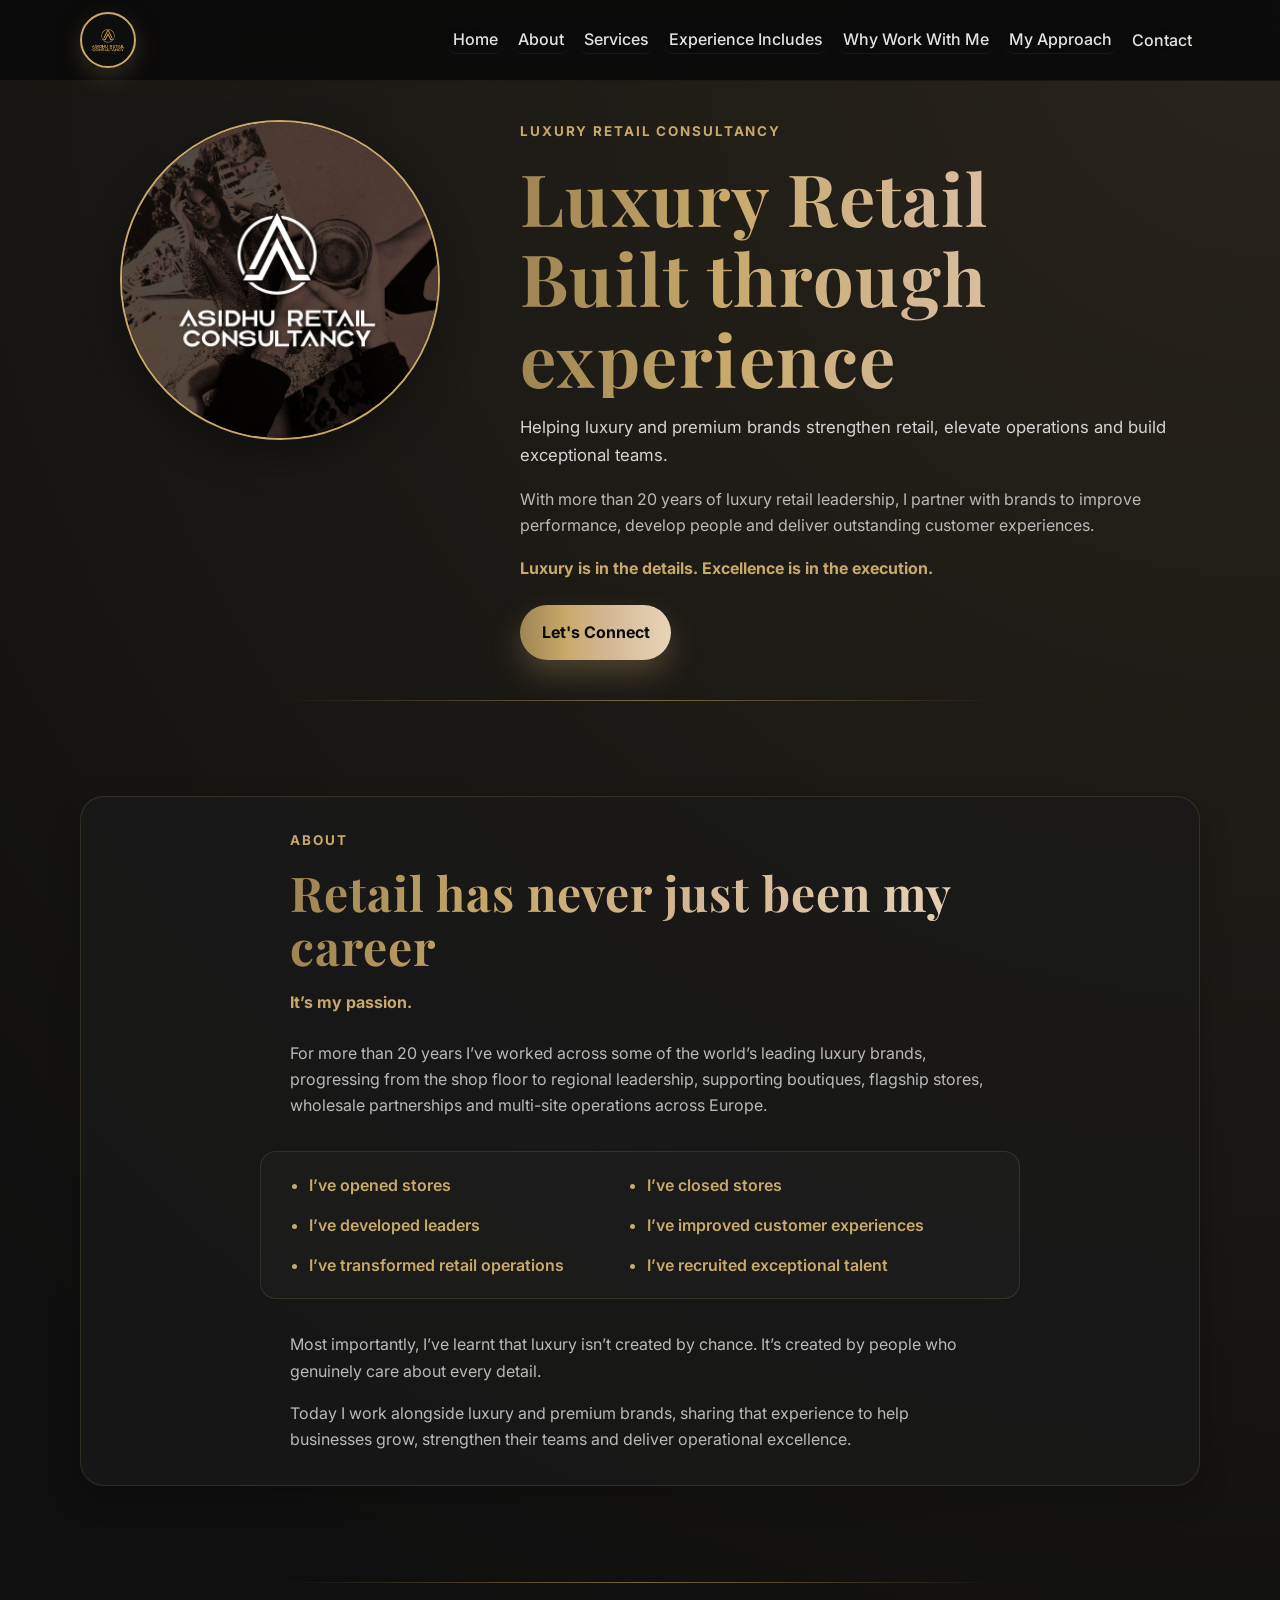
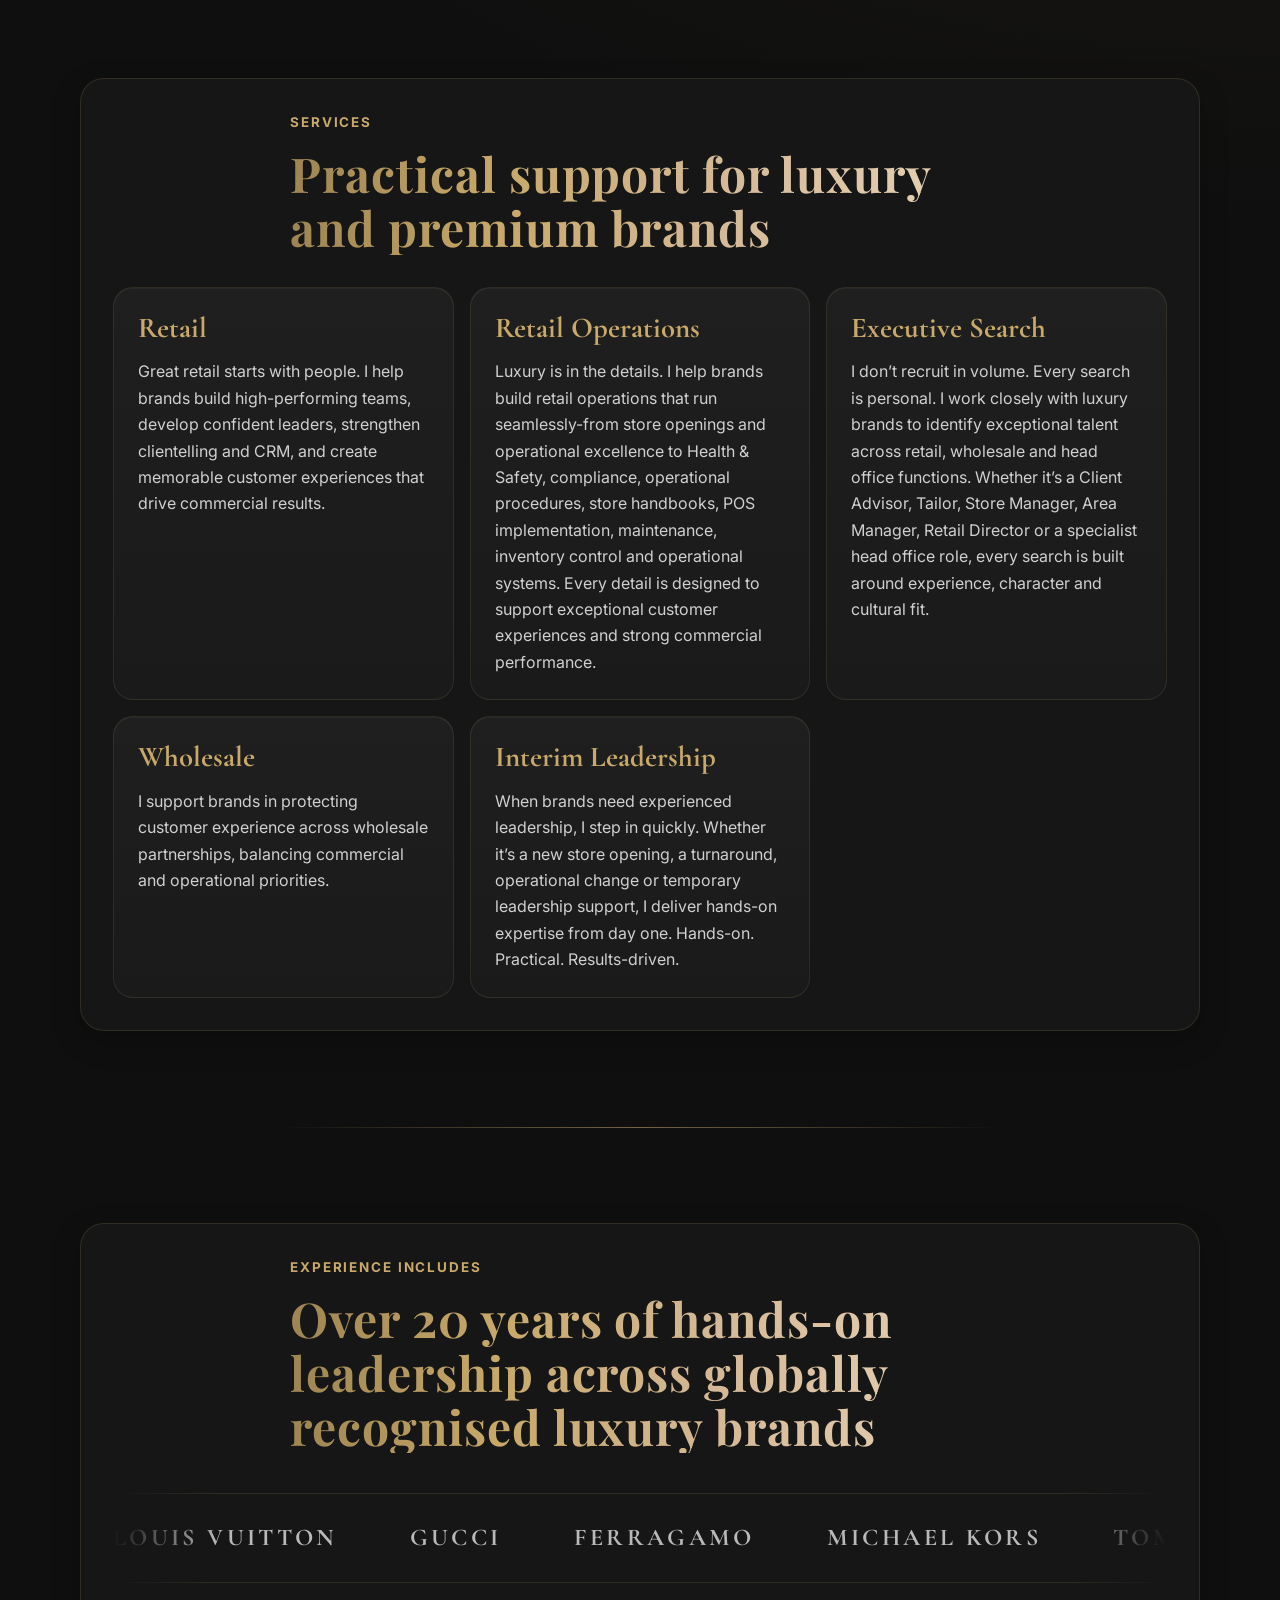
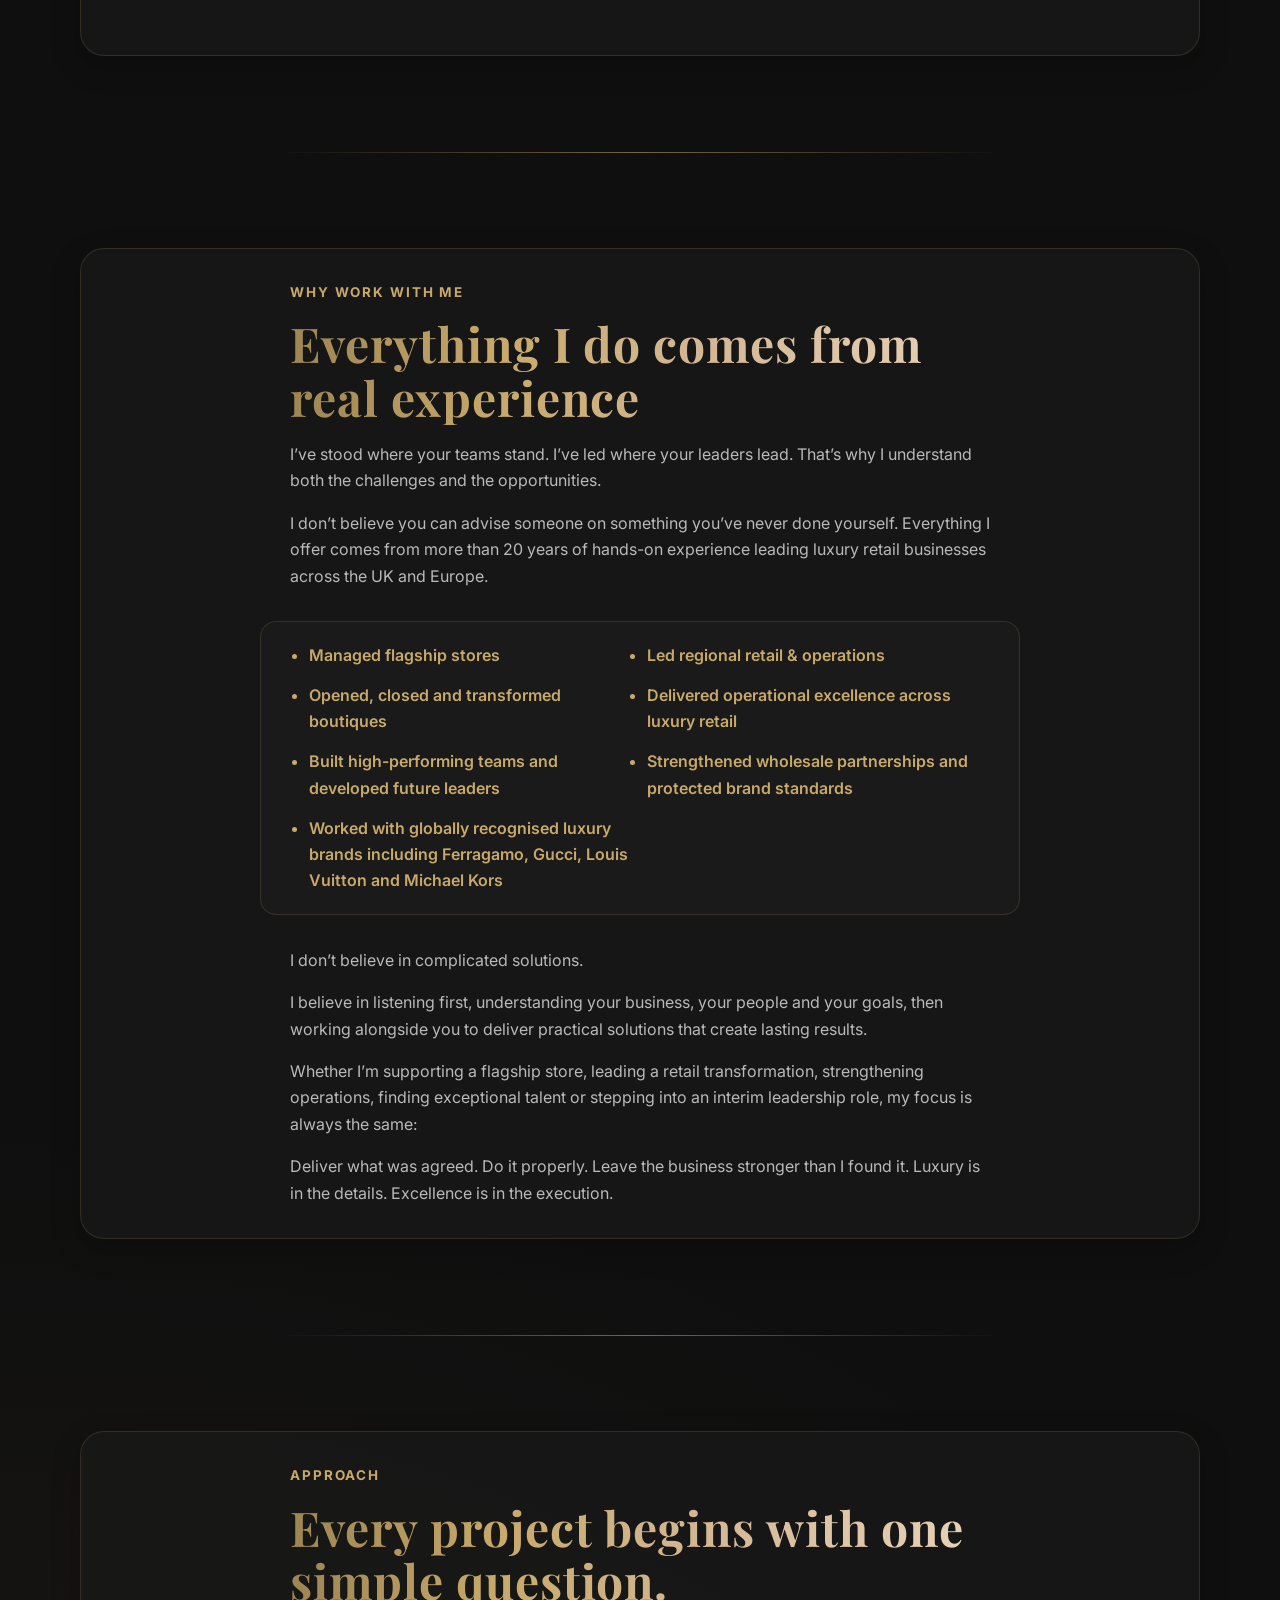
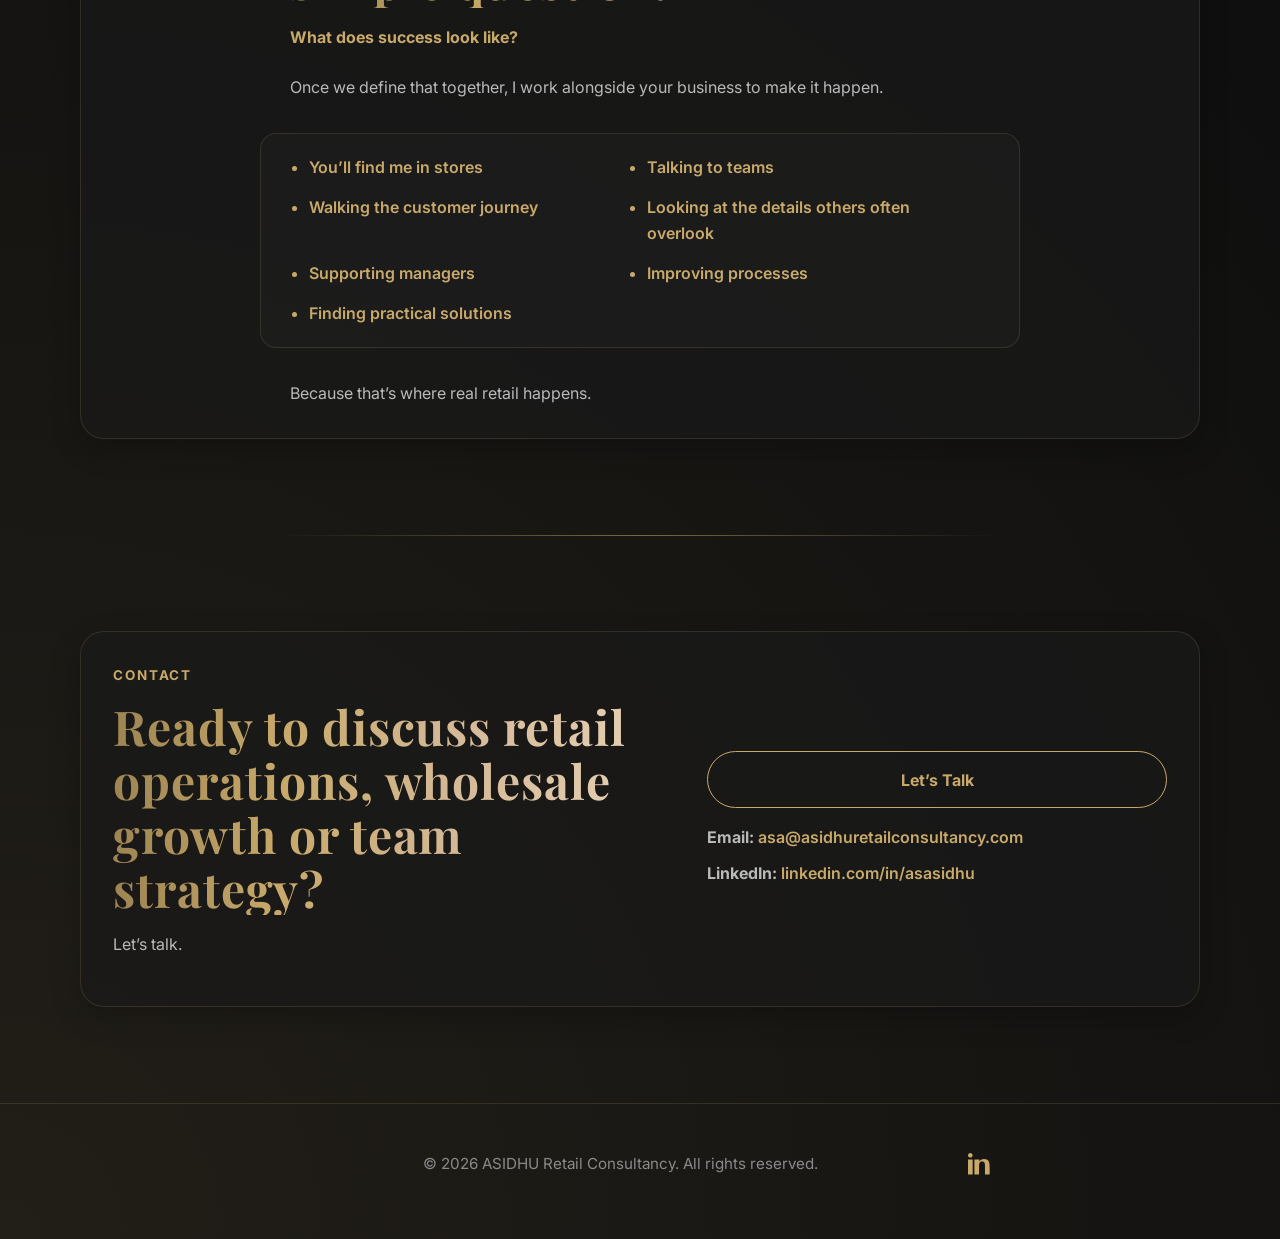
==== index.html @ 0cea7d5c "changes to nav-menu and site-header" ====
<!DOCTYPE html>
<html lang="en" class="no-js">
<head>
    <meta charset="UTF-8" />
    <meta name="viewport" content="width=device-width, initial-scale=1.0" />
    <title>Agnes Sidhu | Luxury Retail Consultant | ASIDHU</title>
    <meta name="description"
        content="20+ years luxury retail leadership. Strengthen retail operations, develop teams, deliver exceptional customer experiences. Executive search, wholesale strategy, interim leadership." />
    <meta property="og:title" content="Agnes Sidhu | Luxury Retail Consultant | ASIDHU" />
<meta property="og:description"
    content="Agnes Sidhu - Luxury retail consulting, operations management, executive search and interim leadership for premium brands." />
<meta property="og:image" content="https://asidhuretailconsultancy.com/images/overlay.jpg" />
<meta property="og:type" content="website" />
<meta property="og:url" content="https://asidhuretailconsultancy.com/" />
<meta name="twitter:card" content="summary_large_image" />
<meta name="twitter:title" content="Agnes Sidhu | Luxury Retail Consultant | ASIDHU" />
<meta name="twitter:description" content="Agnes Sidhu - 20+ years luxury retail leadership. Strengthen retail operations, develop teams, deliver exceptional customer experiences." />
<meta name="twitter:image" content="https://asidhuretailconsultancy.com/images/overlay.jpg" />
    <link rel="icon" href="images/favico.png" />
    <link rel="preconnect" href="https://fonts.googleapis.com" />
<link rel="preconnect" href="https://fonts.gstatic.com" crossorigin />
<link rel="preload" as="style" href="https://fonts.googleapis.com/css2?family=Cormorant+Garamond:wght@600;700&family=Playfair+Display:wght@600;700;800&family=Inter:wght@400;500;600;700&display=swap"
    onload="this.onload=null;this.rel='stylesheet'" />
<noscript>
    <link rel="stylesheet"     href="https://fonts.googleapis.com/css2?family=Cormorant+Garamond:wght@600;700&family=Playfair+Display:wght@600;700;800&family=Inter:wght@400;500;600;700&display=swap" />
</noscript>
    <link rel="canonical" href="https://asidhuretailconsultancy.com/" />
    <link rel="stylesheet" href="css/style.css" />
    <script src="js/script.js" defer></script>
    <script type="application/ld+json">
{
  "@context": "https://schema.org",
  "@type": "ProfessionalService",
  "name": "ASIDHU Retail Consultancy",
  "founder": {
    "@type": "Person",
    "name": "Agnes Sidhu",
    "sameAs": "https://uk.linkedin.com/in/asasidhu"
  },
  "description": "Luxury retail consulting, operations management, executive search and interim leadership for premium brands.",
  "url": "https://asidhuretailconsultancy.com",
  "email": "asa@asidhuretailconsultancy.com",
  "sameAs": ["https://uk.linkedin.com/in/asasidhu"],
  "areaServed": ["United Kingdom", "Europe"]
}
</script>
</head>
<body>
    <a class="skip-link" href="#main">Skip to content</a>
    <header class="site-header">
        <div class="container header-inner">
            <a href="/" class="logo-link" aria-label="Go to homepage">
                <span class="brand-mark">
                    <img src="images/logo_ASidhu.png" alt="ASIDHU logo" />
                </span>
            </a>
            <nav id="site-nav" class="nav-menu" aria-label="Primary navigation">
                <a href="/">Home</a>
                <a href="#about">About</a>
                <a href="#services">Services</a>
                <a href="#experience">Experience Includes</a>
                <a href="#why-me">Why Work With Me</a>
                <a href="#approach">My Approach</a>
                <a href="#contact">Contact</a>
            </nav>
            <button class="hamburger" type="button" aria-label="Open navigation" aria-expanded="false"
                aria-controls="site-nav">
                <span class="hamburger-box" aria-hidden="true">
                    <span class="hamburger-line"></span>
                    <span class="hamburger-line"></span>
                    <span class="hamburger-line"></span>
                </span>
            </button>
        </div>
    </header>
    <main id="main">
        <section id="hero" class="section hero">
            <div class="container hero-grid">
                <div class="hero-media">
                    <img src="images/overlay.jpg" alt="ASIDHU Retail Consultancy logo and branding" class="profile-photo" />
                </div>
                <div class="hero-copy">
                    <p class="eyebrow">Luxury retail consultancy</p>
                    <h1>Luxury Retail<br> Built through experience</h1>
                    <p class="hero-text">
                        Helping luxury and premium brands strengthen retail, elevate
                        operations and build exceptional teams.
                    </p>
                    <p class="hero-subtext">
                        With more than 20 years of luxury retail leadership, I partner
                        with brands to improve performance, develop people and deliver
                        outstanding customer experiences.
                    </p>
                    <p class="hero-emphasis">
                        Luxury is in the details. Excellence is in the execution.
                    </p>
                    <a class="button button-primary" href="#contact">Let's Connect</a>
                </div>
            </div>
        </section>
        <section id="about" class="section about-section reveal">
            <div class="container section-shell">
                <div class="section-heading">
                    <p class="section-kicker">About</p>
                    <h2>Retail has never just been my career</h2>
                    <p class="section-lead">It’s my passion.</p>
                </div>
                <p class="section-copy">
                    For more than 20 years I’ve worked across some of the world’s
                    leading luxury brands, progressing from the shop floor to regional
                    leadership, supporting boutiques, flagship stores, wholesale
                    partnerships and multi-site operations across Europe.
                </p>
                <ul class="info-grid">
                    <li>I’ve opened stores</li>
                    <li>I’ve closed stores</li>
                    <li>I’ve developed leaders</li>
                    <li>I’ve improved customer experiences</li>
                    <li>I’ve transformed retail operations</li>
                    <li>I’ve recruited exceptional talent</li>
                </ul>
                <p class="section-copy">
                    Most importantly, I’ve learnt that luxury isn’t created by chance.
                    It’s created by people who genuinely care about every detail.
                </p>
                <p class="section-copy section-copy-last">
                    Today I work alongside luxury and premium brands, sharing that
                    experience to help businesses grow, strengthen their teams and
                    deliver operational excellence.
                </p>
            </div>
        </section>
        <section id="services" class="section services-section reveal">
            <div class="container section-shell">
                <div class="section-heading">
                    <p class="section-kicker">Services</p>
                    <h2>Practical support for luxury and premium brands</h2>
                </div>
                <div class="cards-grid">
                    <article class="card">
                        <h3>Retail</h3>
                        <p>
                            Great retail starts with people. I help brands build high-performing teams, develop
                            confident leaders, strengthen clientelling and CRM, and create memorable customer
                            experiences that drive commercial results.
                        </p>
                    </article>
                    <article class="card">
                        <h3>Retail Operations</h3>
                        <p>
                            Luxury is in the details. I help brands build retail operations that run seamlessly-from
                            store openings and operational excellence to Health & Safety, compliance, operational
                            procedures, store handbooks, POS implementation, maintenance, inventory control and
                            operational systems. Every detail is designed to support exceptional customer experiences
                            and strong commercial performance.
                        </p>
                    </article>
                    <article class="card">
                        <h3>Executive Search</h3>
                        <p>
                            I don’t recruit in volume. Every search is personal. I work closely with luxury brands to
                            identify exceptional talent across retail, wholesale and head office functions. Whether it’s
                            a Client Advisor, Tailor, Store Manager, Area Manager, Retail Director or a specialist head
                            office role, every search is built around experience, character and cultural fit.
                        </p>
                    </article>
                    <article class="card">
                        <h3>Wholesale</h3>
                        <p>
                            I support brands in protecting customer experience across
                            wholesale partnerships, balancing commercial and operational
                            priorities.
                        </p>
                    </article>
                    <article class="card">
                        <h3>Interim Leadership</h3>
                        <p>
                            When brands need experienced leadership, I step in quickly. Whether it’s a new store
                            opening, a turnaround, operational change or temporary leadership support, I deliver
                            hands-on expertise from day one.
                            Hands-on. Practical. Results-driven.
                        </p>
                    </article>
                </div>
            </div>
        </section>
        <section id="experience" class="section experience-section reveal">
            <div class="container section-shell">
                <div class="section-heading">
                    <p class="section-kicker">Experience Includes</p>
                    <h2>Over 20 years of hands-on leadership across globally recognised luxury brands</h2>
                </div>
                <div class="logo-marquee" role="group" aria-label="Brands worked with">
                    <div class="logo-track">
                        <span class="logo-item">LOUIS VUITTON</span>
                        <span class="logo-item">GUCCI</span>
                        <span class="logo-item">FERRAGAMO</span>
                        <span class="logo-item">MICHAEL KORS</span>
                        <span class="logo-item">TOM FORD</span>
                        <span class="logo-item" aria-hidden="true">LOUIS VUITTON</span>
                        <span class="logo-item" aria-hidden="true">GUCCI</span>
                        <span class="logo-item" aria-hidden="true">FERRAGAMO</span>
                        <span class="logo-item" aria-hidden="true">MICHAEL KORS</span>
                        <span class="logo-item" aria-hidden="true">TOM FORD</span>
                    </div>
                </div>
            </div>
        </section>
        <section id="why-me" class="section why-section reveal">
            <div class="container section-shell">
                <div class="section-heading">
                    <p class="section-kicker">Why work with me</p>
                    <h2>Everything I do comes from real experience</h2>
                </div>
                <p class="section-copy">
                    I’ve stood where your teams stand. I’ve led where your leaders lead. That’s why I understand both
                    the challenges and the opportunities.
                </p>
                <p class="section-copy">
                    I don’t believe you can advise someone on something you’ve never done yourself. Everything I offer
                    comes from more than 20 years of hands-on experience leading luxury retail businesses across the UK
                    and Europe.
                </p>
                <ul class="info-grid">
                    <li>Managed flagship stores</li>
                    <li>Led regional retail & operations</li>
                    <li>Opened, closed and transformed boutiques</li>
                    <li>Delivered operational excellence across luxury retail</li>
                    <li>Built high-performing teams and developed future leaders</li>
                    <li>Strengthened wholesale partnerships and protected brand standards</li>
                    <li>Worked with globally recognised luxury brands including Ferragamo, Gucci, Louis Vuitton and
                        Michael Kors</li>
                </ul>
                <p class="section-copy">
                    I don’t believe in complicated solutions.
                </p>
                <p class="section-copy">
                    I believe in listening first, understanding your business, your people and your goals, then working
                    alongside you to deliver practical solutions that create lasting results.
                </p>
                <p class="section-copy">
                    Whether I’m supporting a flagship store, leading a retail transformation, strengthening operations,
                    finding exceptional talent or stepping into an interim leadership role, my focus is always the same:
                </p>
                <p class="section-copy section-copy-last">
                    Deliver what was agreed. Do it properly. Leave the business stronger than I found it.
                    Luxury is in the details. Excellence is in the execution.
                </p>
            </div>
        </section>
        <section id="approach" class="section approach-section reveal">
            <div class="container section-shell">
                <div class="section-heading">
                    <p class="section-kicker">Approach</p>
                    <h2>Every project begins with one simple question.</h2>
                    <p class="section-lead">What does success look like?</p>
                </div>
                <p class="section-copy">
                    Once we define that together, I work alongside your business to make
                    it happen.
                </p>
                <ul class="info-grid">
                    <li>You’ll find me in stores</li>
                    <li>Talking to teams</li>
                    <li>Walking the customer journey</li>
                    <li>Looking at the details others often overlook</li>
                    <li>Supporting managers</li>
                    <li>Improving processes</li>
                    <li>Finding practical solutions</li>
                </ul>
                <p class="section-copy section-copy-last">
                    Because that’s where real retail happens.
                </p>
            </div>
        </section>
        <section id="contact" class="section contact-section reveal">
            <div class="container contact-card">
                <div>
                    <p class="section-kicker">Contact</p>
                    <h2>Ready to discuss retail operations, wholesale growth or team strategy?</h2>
                    <p class="contact-copy">Let’s talk.</p>
                </div>
                <div class="contact-actions">
                    <a class="button button-secondary" href="mailto:asa@asidhuretailconsultancy.com">
                        Let’s Talk
                    </a>
                    <ul class="contact-list">
                        <li>
                            <strong>Email:</strong>
                            <a href="mailto:asa@asidhuretailconsultancy.com">                              asa@asidhuretailconsultancy.com
                            </a>
                        </li>
                        <li>
                            <strong>LinkedIn:</strong>
                            <a href="https://uk.linkedin.com/in/asasidhu" target="_blank" rel="noopener noreferrer">
                                linkedin.com/in/asasidhu
                            </a>
                        </li>
                    </ul>
                </div>
            </div>
        </section>
    </main>
    <footer class="site-footer">
        <div class="container footer-inner">
            <p>© 2026 ASIDHU Retail Consultancy. All rights reserved.</p>
            <a href="https://uk.linkedin.com/in/asasidhu" target="_blank" rel="noopener noreferrer"
                aria-label="LinkedIn profile" class="footer-linkedin">
                <svg viewBox="0 0 24 24" fill="currentColor" xmlns="http://www.w3.org/2000/svg" class="linkedin-icon"
                    aria-hidden="true">
                    <path
                        d="M4.98 3.5C4.98 4.88 3.88 6 2.5 6S0 4.88 0 3.5 1.12 1 2.5 1 4.98 2.12 4.98 3.5zM0 8h5V24H0V8zm7.5 0h4.78v2.16h.07c.67-1.27 2.32-2.6 4.78-2.6 5.11 0 6.06 3.37 6.06 7.74V24h-5V15.08c0-2.11-.04-4.82-2.94-4.82-2.95 0-3.4 2.3-3.4 4.68V24h-5V8z" />
                </svg>
            </a>
        </div>
    </footer>
</body>
</html>
---- css/style.css ----
:root {
    --bg: #0f0f0f;
    --surface: rgba(26, 26, 26, 0.72);
    --surface-strong: rgba(26, 26, 26, 0.92);
    --surface-soft: rgba(255, 255, 255, 0.03);
    --text: #f5f5f5;
    --muted: #b9b9b9;
    --primary: #c8a96a;
    --primary-dark: #b99655;
    --gold-1: #9d8452;
    --gold-2: #c8a96a;
    --gold-3: #d4b896;
    --gold-4: #e8d4b8;
    --border: rgba(200, 169, 106, 0.16);
    --border-strong: rgba(200, 169, 106, 0.3);
    --shadow-sm: 0 10px 30px rgba(0, 0, 0, 0.22);
    --shadow-md: 0 16px 40px rgba(0, 0, 0, 0.32);
    --shadow-lg: 0 24px 60px rgba(0, 0, 0, 0.42);
    --radius-sm: 0.75rem;
    --radius-md: 1rem;
    --radius-lg: 1.5rem;
    --container: 1120px;
    --header-height: 80px;
    --ease-out: cubic-bezier(0.16, 1, 0.3, 1);
    --transition: 220ms var(--ease-out);
}

*,
*::before,
*::after {
    box-sizing: border-box;
}

html {
    scroll-behavior: smooth;
    scroll-padding-top: var(--header-height);
}

body {
    margin: 0;
    min-height: 100vh;
    padding-top: var(--header-height);
    font-family: "Inter", "Segoe UI", Arial, sans-serif;
    font-size: 16px;
    line-height: 1.65;
    color: var(--text);
    background:
        radial-gradient(circle at top right, rgba(200, 169, 106, 0.14), transparent 30%),
        radial-gradient(circle at bottom left, rgba(200, 169, 106, 0.1), transparent 28%),
        var(--bg);
    overflow-x: hidden;
}

img,
svg {
    display: block;
    max-width: 100%;
}

a {
    color: inherit;
    text-decoration: none;
}

button,
input,
textarea,
select {
    font: inherit;
}

button {
    cursor: pointer;
}

.skip-link {
    position: absolute;
    left: 1rem;
    top: -4rem;
    z-index: 1000;
    padding: 0.75rem 1rem;
    border-radius: 999px;
    background: var(--primary);
    color: #111;
    font-weight: 700;
    transition: top var(--transition);
}

.skip-link:focus {
    top: 1rem;
}

:focus-visible {
    outline: 2px solid var(--primary);
    outline-offset: 3px;
}

.container {
    width: min(var(--container), calc(100% - 2rem));
    margin-inline: auto;
}

/* ===== HEADER ===== */
.site-header {
    position: fixed;
    inset: 0 0 auto 0;
    z-index: 30;
    min-height: var(--header-height);
    background: rgba(10, 10, 10, 0.92);
    backdrop-filter: blur(14px);
    border-bottom: 1px solid rgba(200, 169, 106, 0.08);
    transition: transform 320ms var(--ease-out);
}

@media (max-width: 899px) {
    .site-header.header-hidden {
        transform: translateY(-100%);
    }

    .site-header.header-hidden ~ .nav-menu {
        transform: translateY(-100%);
        opacity: 0;
        visibility: hidden;
        pointer-events: none;
    }
}

.header-inner {
    position: relative;
    display: flex;
    align-items: center;
    justify-content: space-between;
    min-height: var(--header-height);
    gap: 1rem;
}

.logo-link {
    flex-shrink: 0;
}

.brand-mark {
    display: grid;
    place-items: center;
    width: 3.5rem;
    height: 3.5rem;
    border: 2px solid var(--primary);
    border-radius: 999px;
    background: rgba(15, 15, 15, 0.9);
    box-shadow: 0 8px 24px rgba(200, 169, 106, 0.22);
    transition:
        transform var(--transition),
        box-shadow var(--transition),
        border-color var(--transition);
}

.logo-link:hover .brand-mark,
.logo-link:focus-visible .brand-mark {
    transform: translateY(-1px) scale(1.03);
    box-shadow: 0 12px 28px rgba(200, 169, 106, 0.32);
    border-color: var(--gold-3);
}

.brand-mark img {
    width: 82%;
    height: 82%;
    object-fit: contain;
    filter: brightness(1.05);
}

/* ===== HAMBURGER ===== */
.hamburger {
    display: inline-flex;
    align-items: center;
    justify-content: center;
    width: 3rem;
    height: 3rem;
    padding: 0;
    border: 1px solid var(--border);
    border-radius: 999px;
    background: rgba(255, 255, 255, 0.02);
    color: var(--primary);
    transition:
        background var(--transition),
        border-color var(--transition),
        transform var(--transition);
}

.hamburger:hover,
.hamburger:focus-visible {
    border-color: var(--border-strong);
    background: rgba(255, 255, 255, 0.05);
}

.hamburger:active {
    transform: scale(0.98);
}

.hamburger-box {
    position: relative;
    width: 1.25rem;
    height: 1rem;
}

.hamburger-line {
    position: absolute;
    left: 0;
    width: 100%;
    height: 2px;
    border-radius: 999px;
    background: currentColor;
    transform-origin: center;
    transition:
        transform var(--transition),
        opacity var(--transition),
        top var(--transition);
}

.hamburger-line:nth-child(1) {
    top: 0;
}

.hamburger-line:nth-child(2) {
    top: calc(50% - 1px);
}

.hamburger-line:nth-child(3) {
    top: calc(100% - 2px);
}

.hamburger[aria-expanded="true"] .hamburger-line:nth-child(1) {
    top: calc(50% - 1px);
    transform: rotate(45deg);
}

.hamburger[aria-expanded="true"] .hamburger-line:nth-child(2) {
    opacity: 0;
}

.hamburger[aria-expanded="true"] .hamburger-line:nth-child(3) {
    top: calc(50% - 1px);
    transform: rotate(-45deg);
}

/* ===== NAV MENU ===== */
.site-header {
    isolation: isolate;
}

.site-header.menu-open .nav-menu {
    opacity: 1;
    visibility: visible;
    pointer-events: auto;
    transform: translateY(0) scale(1);
}

.nav-menu {
    position: fixed;
    top: calc(var(--header-height));
    left: 1rem;
    right: 1rem;
    display: grid;
    gap: 0.25rem;
    padding: 0.5rem;
    background: rgba(20, 17, 14, 0.88);
    -webkit-backdrop-filter: blur(24px) saturate(160%);
    backdrop-filter: blur(24px) saturate(160%);
    border: 1px solid rgba(200, 169, 106, 0.15);
    border-radius: var(--radius-lg);
    box-shadow:
        0 16px 48px rgba(0, 0, 0, 0.55),
        inset 0 1px 1px rgba(255, 255, 255, 0.08);
    z-index: 25;
    transform: translateY(-0.5rem) scale(0.98);
    opacity: 0;
    visibility: hidden;
    pointer-events: none;
    transition:
        opacity 320ms var(--ease-out),
        transform 320ms var(--ease-out),
        visibility 320ms var(--ease-out);
}

.nav-menu a {
    position: relative;
    display: block;
    padding: 0.9rem 1.1rem;
    border-radius: calc(var(--radius-lg) - 0.5rem);
    color: rgba(245, 245, 245, 0.92);
    font-weight: 500;
    border-bottom: 1px solid rgba(255, 255, 255, 0.06);
    transition: background 200ms ease, color 200ms ease, padding-left 200ms ease;
}

.nav-menu a:last-child {
    border-bottom: none;
}

.nav-menu a:hover,
.nav-menu a:focus-visible {
    color: var(--primary);
    background: rgba(200, 169, 106, 0.1);
    padding-left: 1.4rem;
}

/* ===== SECTIONS ===== */
.section {
    padding: 4rem 0;
    position: relative;
}

.section::before {
    content: "";
    position: absolute;
    inset: 0 auto auto 50%;
    transform: translateX(-50%);
    width: min(60%, 720px);
    height: 1px;
    background: linear-gradient(90deg, transparent, rgba(200, 169, 106, 0.85), transparent);
    opacity: 0.65;
}

/* ===== HERO ===== */
.hero {
    padding-top: 1.5rem;
}

.hero-grid {
    display: grid;
    gap: 1.25rem;
    align-items: center;
    text-align: center;
}

.hero-media {
    display: flex;
    justify-content: center;
    align-items: center;
    width: 100%;
}

.profile-photo {
    width: 8rem;
    height: 8rem;
    min-width: 8rem;
    min-height: 8rem;
    max-width: 8rem;
    max-height: 8rem;
    aspect-ratio: 1 / 1;
    flex-shrink: 0;
    border: 2px solid var(--primary);
    border-radius: 999px;
    box-shadow: var(--shadow-md);
    object-fit: cover;
    object-position: center;
    display: block;
    overflow: hidden;
}

.hero-copy {
    max-width: 42rem;
    margin-inline: auto;
}

.eyebrow,
.section-kicker {
    margin: 0 0 0.9rem;
    color: var(--primary);
    font-size: 0.84rem;
    font-weight: 700;
    letter-spacing: 0.14em;
    text-transform: uppercase;
}

h1,
h2,
h3 {
    margin: 0;
    line-height: 1.12;
}

h1,
h2 {
    font-family: "Playfair Display", Georgia, serif;
    letter-spacing: 0.02em;
    background: linear-gradient(90deg,
            var(--gold-1) 0%,
            var(--gold-2) 30%,
            var(--gold-3) 60%,
            var(--gold-4) 100%);
    -webkit-background-clip: text;
    -webkit-text-fill-color: transparent;
    background-clip: text;
}

h1 {
    font-size: clamp(2.25rem, 7vw, 4.5rem);
    margin-bottom: 1rem;
}

h2 {
    font-size: clamp(2rem, 5vw, 3rem);
    margin-bottom: 1rem;
}

h3 {
    font-family: "Cormorant Garamond", Georgia, serif;
    font-size: 1.8rem;
    color: var(--primary);
    margin-bottom: 0.9rem;
}

.hero-text,
.hero-subtext,
.hero-emphasis,
.section-copy,
.section-lead,
.section-heading,
.contact-copy,
.contact-list,
.footer-inner {
    max-width: 70ch;
}

.hero-text {
    margin: 0 auto 1rem;
    color: #d4d4d4;
    font-size: 1.05rem;
}

.hero-subtext,
.section-copy,
.contact-copy {
    color: var(--muted);
}

.hero-subtext,
.section-copy {
    margin: 0 auto 1rem;
}

.section-copy-last {
    margin-bottom: 0;
}

.hero-emphasis,
.section-lead {
    margin: 0 auto 1.5rem;
    color: var(--primary);
    font-weight: 700;
}

/* ===== SECTION SHELLS ===== */
.section-shell,
.contact-card {
    padding: 1.5rem;
    border: 1px solid var(--border);
    border-radius: var(--radius-lg);
    background: var(--surface);
    box-shadow: var(--shadow-sm);
}

.info-grid {
    display: grid;
    gap: 0.85rem;
    margin: 2rem 0;
    padding: 1.25rem 2.25rem;
    border: 1px solid var(--border);
    border-radius: var(--radius-md);
    background: rgba(255, 255, 255, 0.02);
}

.info-grid li {
    margin: 0;
    color: var(--primary);
    font-weight: 600;
}

.info-grid-neutral li {
    color: var(--text);
    font-weight: 500;
}

/* ===== CARDS ===== */
.cards-grid {
    display: grid;
    gap: 1rem;
    margin-top: 2rem;
}

.card {
    height: 100%;
    padding: 1.5rem;
    border: 1px solid rgba(200, 169, 106, 0.12);
    border-radius: 1.25rem;
    background: linear-gradient(180deg, rgba(255, 255, 255, 0.04), rgba(255, 255, 255, 0.02));
    box-shadow: 0 1px 0 rgba(255, 255, 255, 0.04) inset;
    transition:
        transform 180ms var(--ease-out),
        border-color 180ms var(--ease-out),
        box-shadow 180ms var(--ease-out),
        background 180ms var(--ease-out);
}

.card p {
    margin: 0;
    color: #d0d0d0;
}

@media (hover: hover) and (pointer: fine) {
    .card:hover {
        transform: translateY(-4px);
        border-color: var(--border-strong);
        box-shadow: var(--shadow-md);
        background: linear-gradient(180deg, rgba(255, 255, 255, 0.06), rgba(255, 255, 255, 0.03));
    }
}

.card:focus-within {
    border-color: var(--border-strong);
    box-shadow: var(--shadow-md);
}

/* ===== EXPERIENCE LOGO MARQUEE ===== */
.logo-marquee {
    overflow: hidden;
    width: 100%;
    margin: 2rem 0;
    padding: 1.25rem 0;
    border-top: 1px solid var(--border);
    border-bottom: 1px solid var(--border);
    mask-image: linear-gradient(90deg, transparent, #000 10%, #000 90%, transparent);
    -webkit-mask-image: linear-gradient(90deg, transparent, #000 10%, #000 90%, transparent);
}

.logo-track {
    display: flex;
    align-items: center;
    gap: clamp(2.5rem, 6vw, 4.5rem);
    width: max-content;
    animation: logo-scroll 26s linear infinite;
}

.logo-marquee:hover .logo-track,
.logo-marquee:focus-within .logo-track {
    animation-play-state: paused;
}

@keyframes logo-scroll {
    from {
        transform: translateX(0);
    }

    to {
        transform: translateX(-50%);
    }
}

.logo-item {
    flex-shrink: 0;
    font-family: "Cormorant Garamond", Georgia, serif;
    font-size: clamp(1.1rem, 2vw, 1.5rem);
    font-weight: 700;
    letter-spacing: 0.14em;
    text-transform: uppercase;
    white-space: nowrap;
    color: var(--muted);
    transition: color var(--transition), text-shadow var(--transition);
}

.logo-item:hover {
    color: var(--primary);
    text-shadow: 0 0 18px rgba(200, 169, 106, 0.35);
}

@media (prefers-reduced-motion: reduce) {
    .logo-track {
        animation: none;
        flex-wrap: wrap;
        justify-content: center;
        width: 100%;
    }

    .logo-item[aria-hidden="true"] {
        display: none;
    }
}

@media (min-width: 900px) {
    .logo-marquee {
        margin: 2.5rem 0;
        padding: 1.5rem 0;
    }
}

/* ===== BUTTONS ===== */
.button {
    display: inline-flex;
    align-items: center;
    justify-content: center;
    min-height: 48px;
    padding: 0.9rem 1.35rem;
    border-radius: 999px;
    font-weight: 700;
    transition:
        transform var(--transition),
        box-shadow var(--transition),
        background var(--transition),
        color var(--transition),
        border-color var(--transition);
}

.button:hover,
.button:focus-visible {
    transform: translateY(-2px);
}

.button:active {
    transform: translateY(0);
}

.button-primary {
    color: #0b0b0b;
    background: linear-gradient(90deg,
            var(--gold-1) 0%,
            var(--gold-2) 30%,
            var(--gold-3) 60%,
            var(--gold-4) 100%);
    box-shadow: 0 14px 30px rgba(200, 169, 106, 0.28);
}

.button-secondary {
    color: var(--primary);
    border: 1.5px solid var(--primary);
    background: transparent;
}

/* ===== CONTACT ===== */
.contact-card {
    display: grid;
    gap: 1.5rem;
}

.contact-actions {
    display: grid;
    gap: 1rem;
}

.contact-list {
    display: grid;
    gap: 0.6rem;
    padding: 0;
    margin: 0;
    list-style: none;
    color: var(--muted);
}

.contact-list a {
    color: var(--primary);
    font-weight: 600;
}

/* ===== FOOTER ===== */
.site-footer {
    padding: 2rem 0 3rem;
    border-top: 1px solid var(--border);
}

.footer-inner {
    display: grid;
    align-items: center;
    justify-items: center;
    gap: 1rem;
    color: #8a8a8a;
    font-size: 0.95rem;
}

.footer-inner p {
    text-align: center;
}

.footer-linkedin {
    width: fit-content;
}

.linkedin-icon {
    width: 1.4rem;
    height: 1.4rem;
    color: var(--primary);
}

/* ===== REVEAL ON SCROLL ===== */
.reveal {
    opacity: 1;
    transform: none;
}

@supports (animation-timeline: view()) {
    @keyframes reveal-up {
        from {
            opacity: 0;
            transform: translateY(24px);
        }

        to {
            opacity: 1;
            transform: translateY(0);
        }
    }

    .reveal {
        animation: reveal-up linear both;
        animation-timeline: view();
        animation-range: entry 0% cover 30%;
    }
}

@media (prefers-reduced-motion: reduce) {
    .reveal {
        animation: none;
        opacity: 1;
        transform: none;
    }
}

/* ===== RESPONSIVE — MIN-WIDTH ONLY ===== */
@media (min-width: 700px) {
    .section {
        padding: 5rem 0;
    }

    .section-heading {
        margin-inline: auto;
    }

    .section-shell,
    .contact-card {
        padding: 2rem;
    }

    .info-grid {
        grid-template-columns: repeat(2, minmax(0, 1fr));
        max-width: 760px;
        margin-inline: auto;
        padding-inline: 3rem;
    }

    .cards-grid {
        grid-template-columns: repeat(2, minmax(0, 1fr));
    }

    .footer-inner {
        grid-template-columns: 1fr auto;
        align-items: center;
    }

    .profile-photo {
        width: clamp(7.5rem, 20vw, 10rem);
    }
}

@media (min-width: 900px) {
    .hamburger {
        display: none;
    }

    .header-inner {
        justify-content: space-between;
    }

    .nav-menu {
        position: static;
        display: flex;
        flex-wrap: wrap;
        align-items: center;
        gap: 0.25rem;
        padding: 0;
        border: 0;
        border-radius: 0;
        background: transparent;
        box-shadow: none;
        opacity: 1;
        visibility: visible;
        pointer-events: auto;
        transform: none;
        height: 100%;
        margin-left: auto;
    }


    .nav-menu a {
        padding: 0;
        background: transparent;
        display: flex;
        align-items: center;
        padding-inline: 0.5rem;
        height: 100%;
    }

    .hero {
        padding-top: 2.5rem;
    }

    .hero-grid {
        grid-template-columns: minmax(180px, 25rem) minmax(0, 1fr);
        text-align: left;
        gap: 2.5rem;
    }

    .hero-copy {
        margin-inline: 0;
    }

    .hero-text,
    .hero-subtext,
    .hero-emphasis {
        margin-inline: 0;
    }

    .hero-media {
        justify-content: center;
        align-items: flex-start;
        height: 100%;
    }

    .profile-photo {
        width: clamp(7.5rem, 25vw, 30rem);
        max-width: 20rem;
        max-height: 20rem;
        height: auto;
    }

    .contact-card {
        grid-template-columns: 1.1fr 0.9fr;
        align-items: start;
        gap: 2rem;
    }
}

@media (min-width: 1080px) {
    .section {
        padding: 6rem 0;
    }

    .section.hero {
        padding: 2.5rem 0;
    }

    .cards-grid {
        grid-template-columns: repeat(3, minmax(0, 1fr));
    }

    .header-inner {
        gap: 2rem;
    }

    .contact-actions {
        height: 100%;
        align-content: center;
    }
}
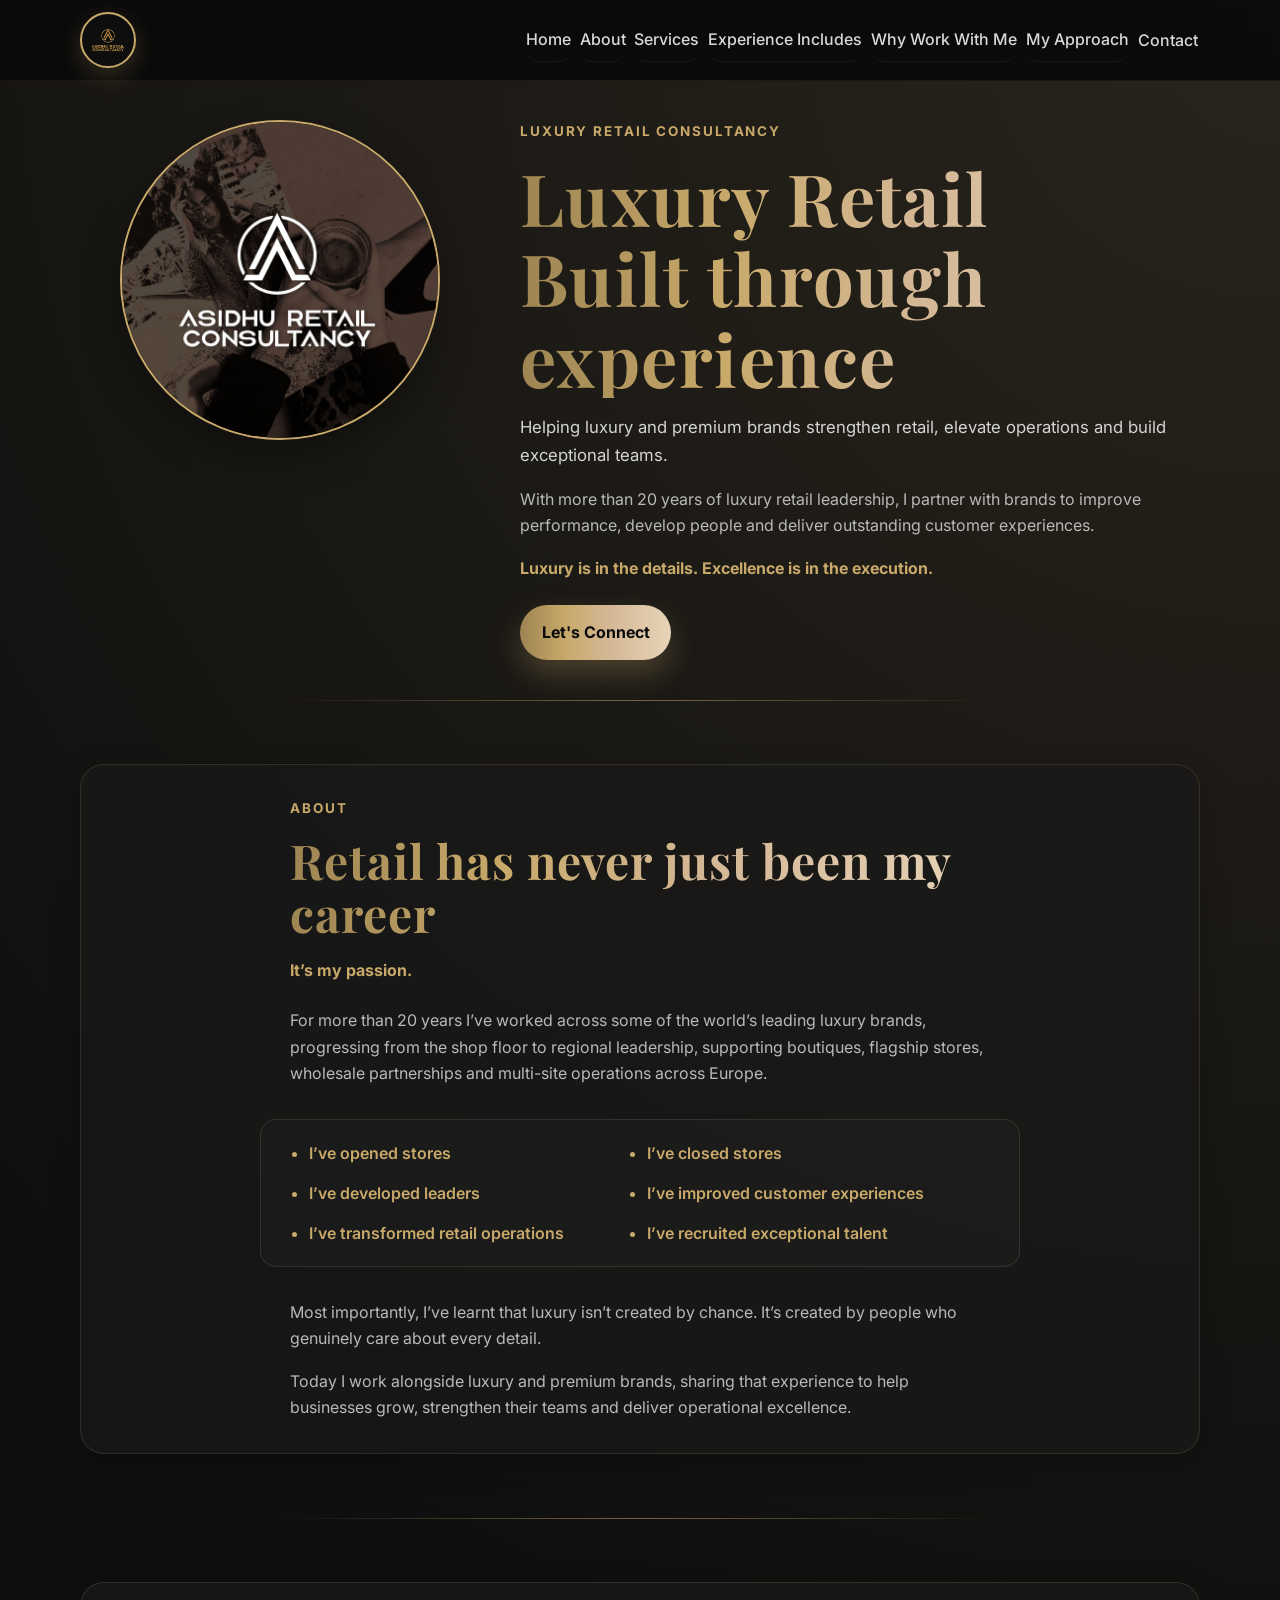
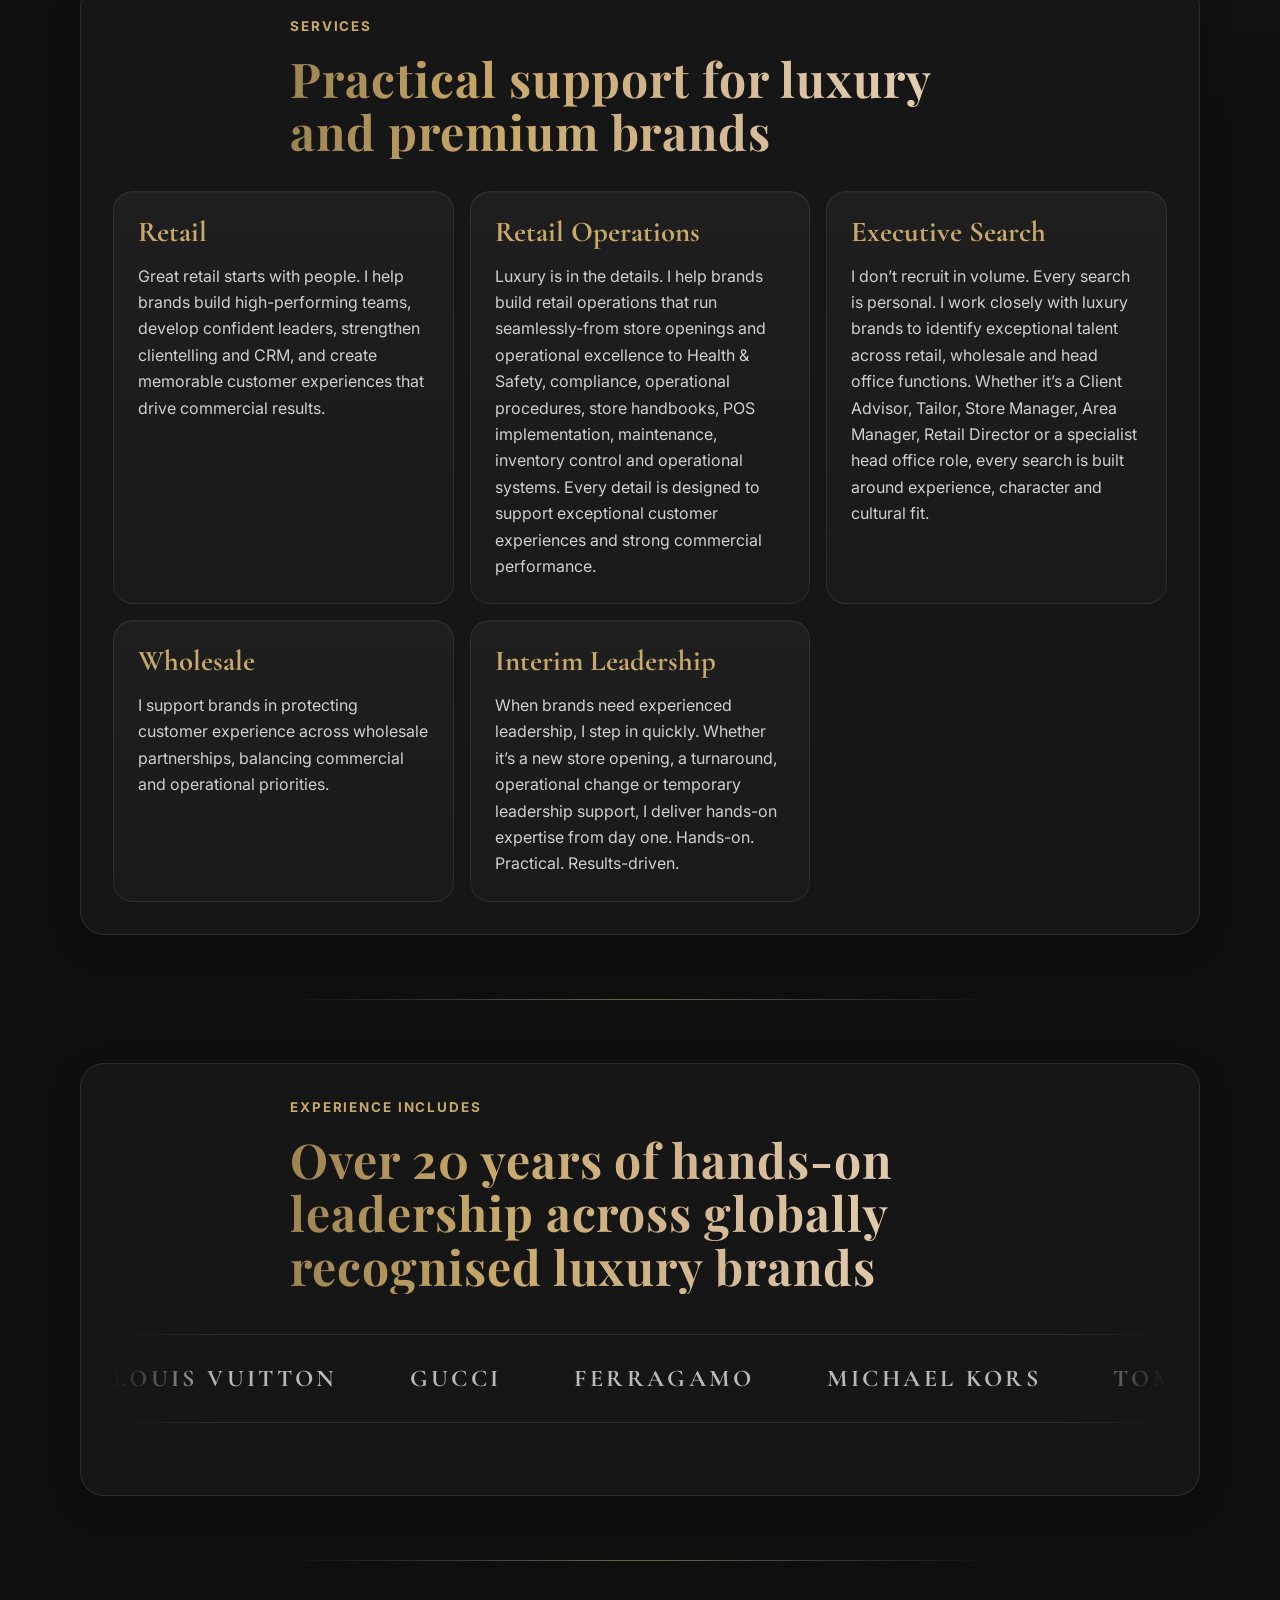
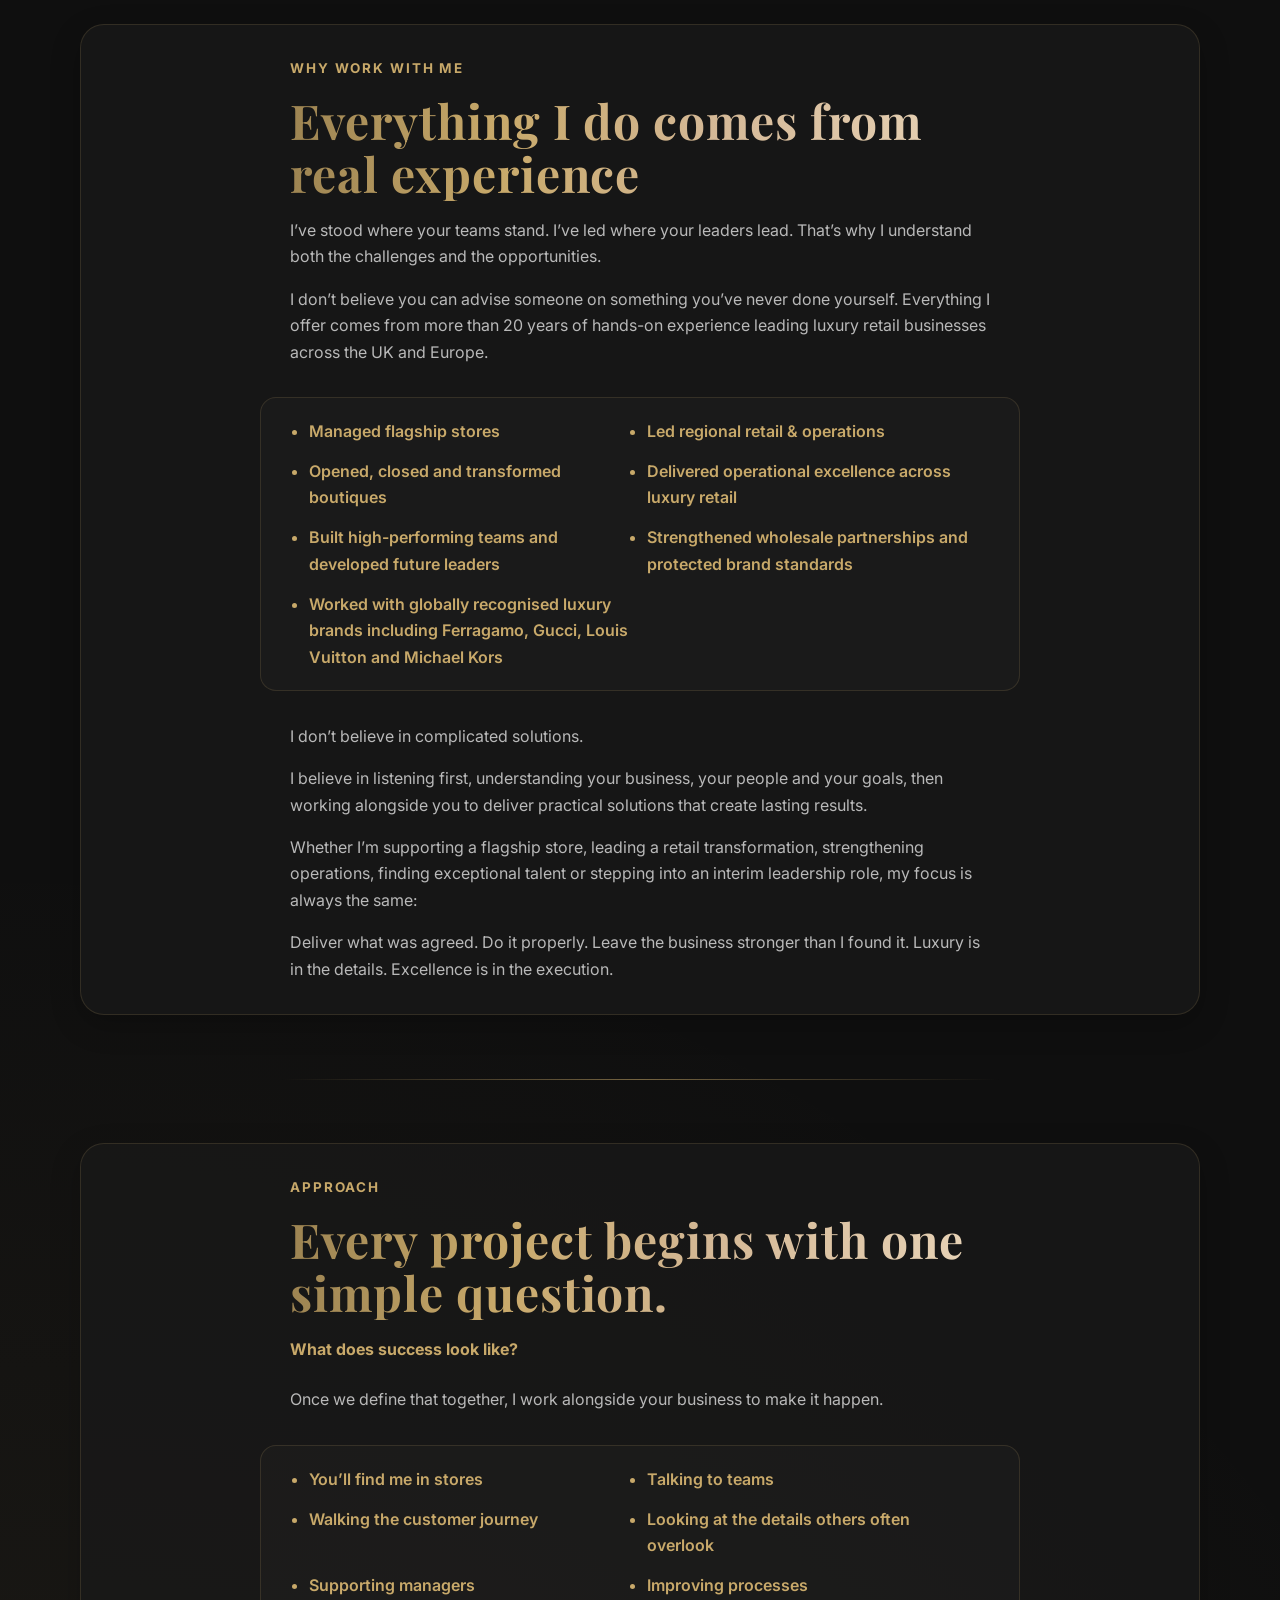
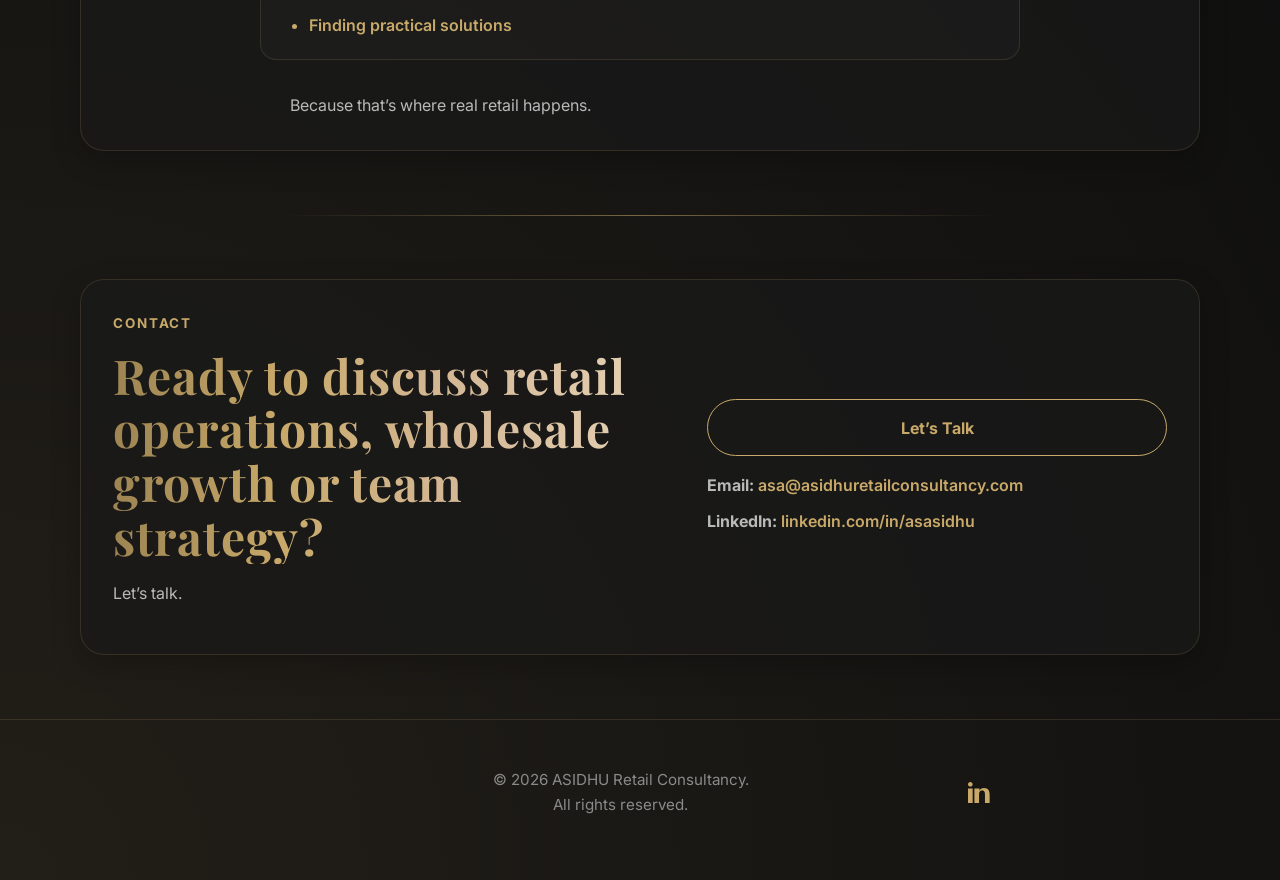
==== commit 6beddd9d: "added section animation, menu fixes with active menu" ====
--- a/index.html
+++ b/index.html
@@ -303,7 +303,7 @@
     </main>
     <footer class="site-footer">
         <div class="container footer-inner">
-            <p>© 2026 ASIDHU Retail Consultancy. All rights reserved.</p>
+            <p>© 2026 ASIDHU Retail Consultancy.</br>All rights reserved.</p>
             <a href="https://uk.linkedin.com/in/asasidhu" target="_blank" rel="noopener noreferrer"
                 aria-label="LinkedIn profile" class="footer-linkedin">
                 <svg viewBox="0 0 24 24" fill="currentColor" xmlns="http://www.w3.org/2000/svg" class="linkedin-icon"
--- a/css/style.css
+++ b/css/style.css
@@ -103,6 +103,7 @@
 /* ===== HEADER ===== */
 .site-header {
     position: fixed;
+    isolation: isolate;
     inset: 0 0 auto 0;
     z-index: 30;
     min-height: var(--header-height);
@@ -117,7 +118,7 @@
         transform: translateY(-100%);
     }
 
-    .site-header.header-hidden ~ .nav-menu {
+    .site-header.header-hidden~.nav-menu {
         transform: translateY(-100%);
         opacity: 0;
         visibility: hidden;
@@ -242,10 +243,6 @@
 }
 
 /* ===== NAV MENU ===== */
-.site-header {
-    isolation: isolate;
-}
-
 .site-header.menu-open .nav-menu {
     opacity: 1;
     visibility: visible;
@@ -304,7 +301,7 @@
 
 /* ===== SECTIONS ===== */
 .section {
-    padding: 4rem 0;
+    padding: 2rem 0;
     position: relative;
 }
 
@@ -690,42 +687,31 @@
 
 /* ===== REVEAL ON SCROLL ===== */
 .reveal {
+    opacity: 0;
+    transform: translateY(40px);
+    transition:
+        opacity 640ms var(--ease-out),
+        transform 640ms var(--ease-out);
+    will-change: opacity, transform;
+}
+
+.reveal.is-visible {
     opacity: 1;
-    transform: none;
-}
-
-@supports (animation-timeline: view()) {
-    @keyframes reveal-up {
-        from {
-            opacity: 0;
-            transform: translateY(24px);
-        }
-
-        to {
-            opacity: 1;
-            transform: translateY(0);
-        }
-    }
-
-    .reveal {
-        animation: reveal-up linear both;
-        animation-timeline: view();
-        animation-range: entry 0% cover 30%;
-    }
+    transform: translateY(0);
 }
 
 @media (prefers-reduced-motion: reduce) {
     .reveal {
-        animation: none;
         opacity: 1;
         transform: none;
+        transition: none;
     }
 }
 
 /* ===== RESPONSIVE — MIN-WIDTH ONLY ===== */
 @media (min-width: 700px) {
     .section {
-        padding: 5rem 0;
+        padding: 3rem 0;
     }
 
     .section-heading {
@@ -788,12 +774,45 @@
 
 
     .nav-menu a {
-        padding: 0;
+        position: relative;
+        padding: 0.5rem 0.15rem;
+        color: rgba(245, 245, 245, 0.88);
         background: transparent;
-        display: flex;
-        align-items: center;
-        padding-inline: 0.5rem;
-        height: 100%;
+        transition: color 240ms var(--ease-out);
+    }
+
+    .nav-menu a::after {
+        content: "";
+        position: absolute;
+        left: 0.15rem;
+        right: 0.15rem;
+        bottom: -0.4rem;
+        height: 2px;
+        border-radius: 999px;
+        background: linear-gradient(90deg, var(--gold-1), var(--gold-3));
+        transform: scaleX(0);
+        transform-origin: center;
+        transition: transform 280ms var(--ease-out);
+    }
+
+    .nav-menu a:hover,
+    .nav-menu a:focus-visible {
+        color: var(--gold-3);
+        background: transparent;
+        padding-inline: 0.15rem;
+    }
+
+    .nav-menu a:hover::after,
+    .nav-menu a:focus-visible::after {
+        transform: scaleX(1);
+    }
+
+    .nav-menu a.active {
+        color: var(--gold-3);
+    }
+
+    .nav-menu a.active::after {
+        transform: scaleX(1);
     }
 
     .hero {
@@ -838,7 +857,7 @@
 
 @media (min-width: 1080px) {
     .section {
-        padding: 6rem 0;
+        padding: 4rem 0;
     }
 
     .section.hero {
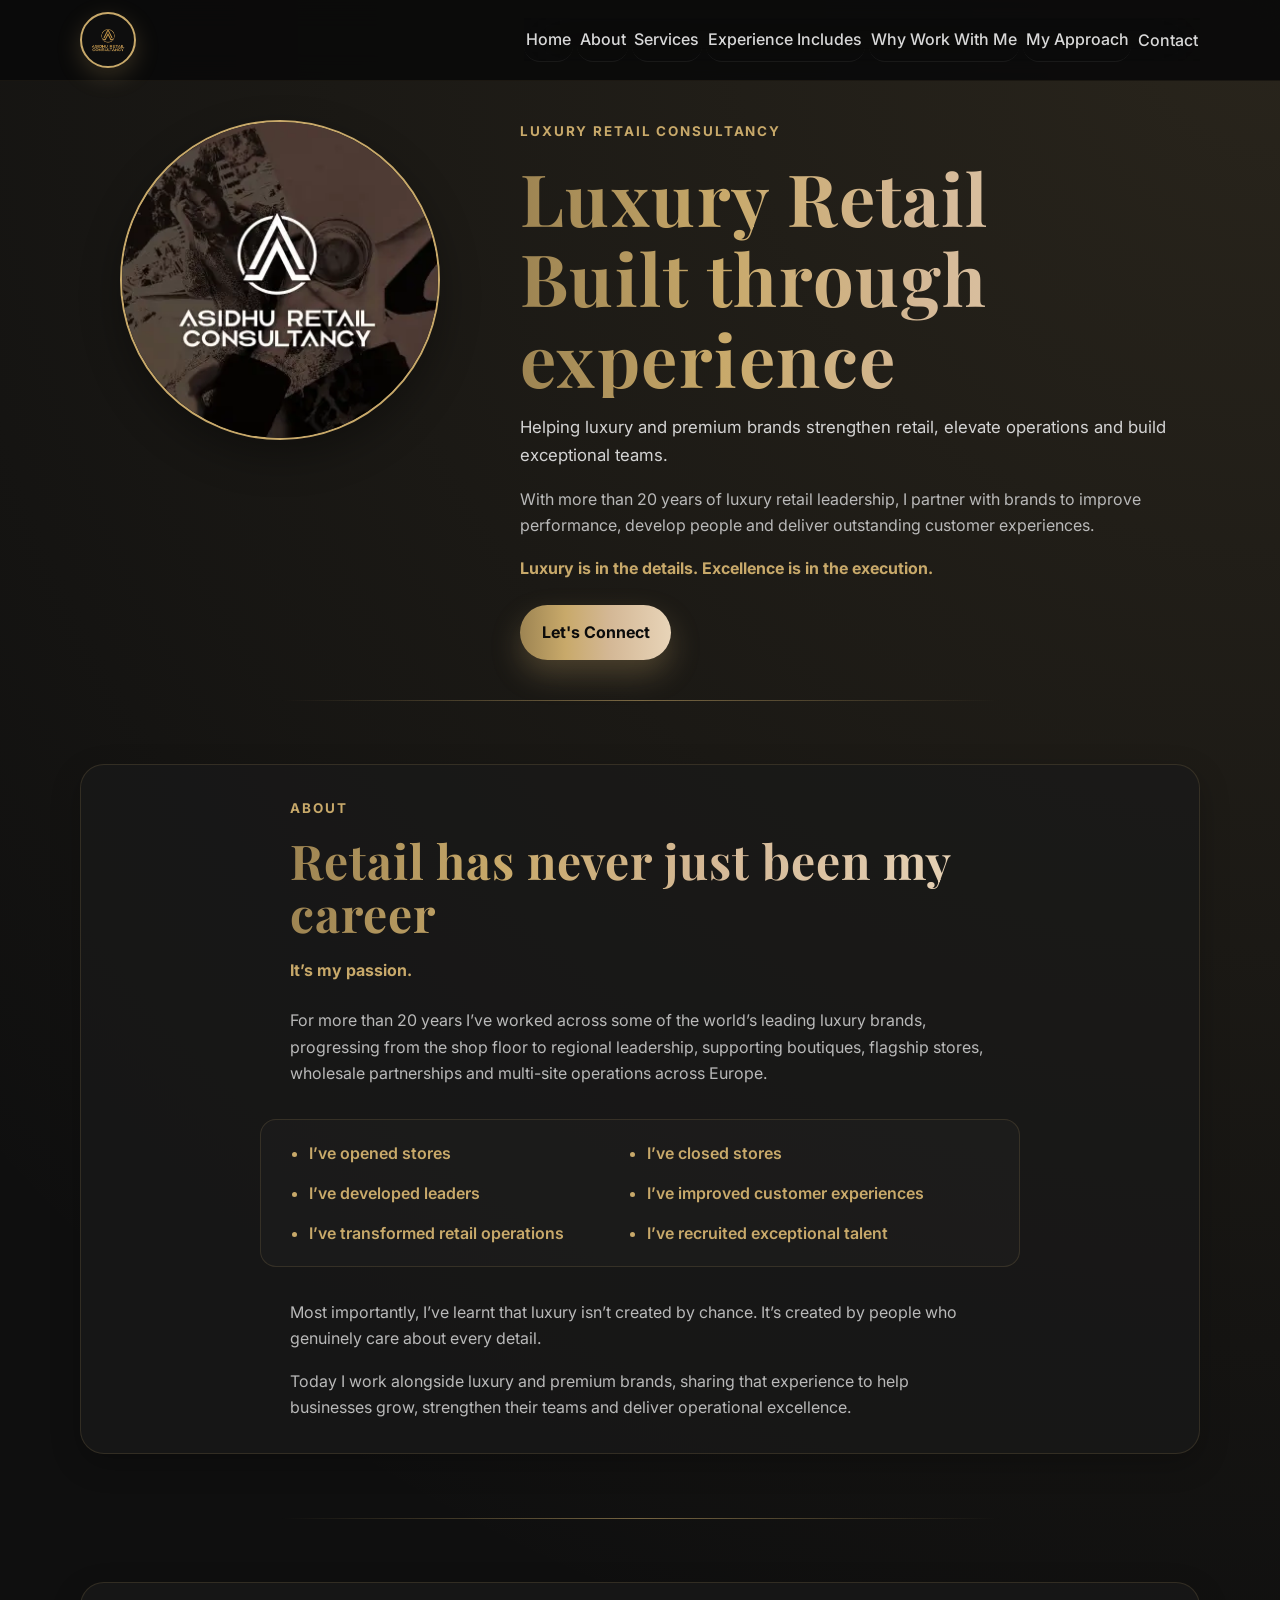
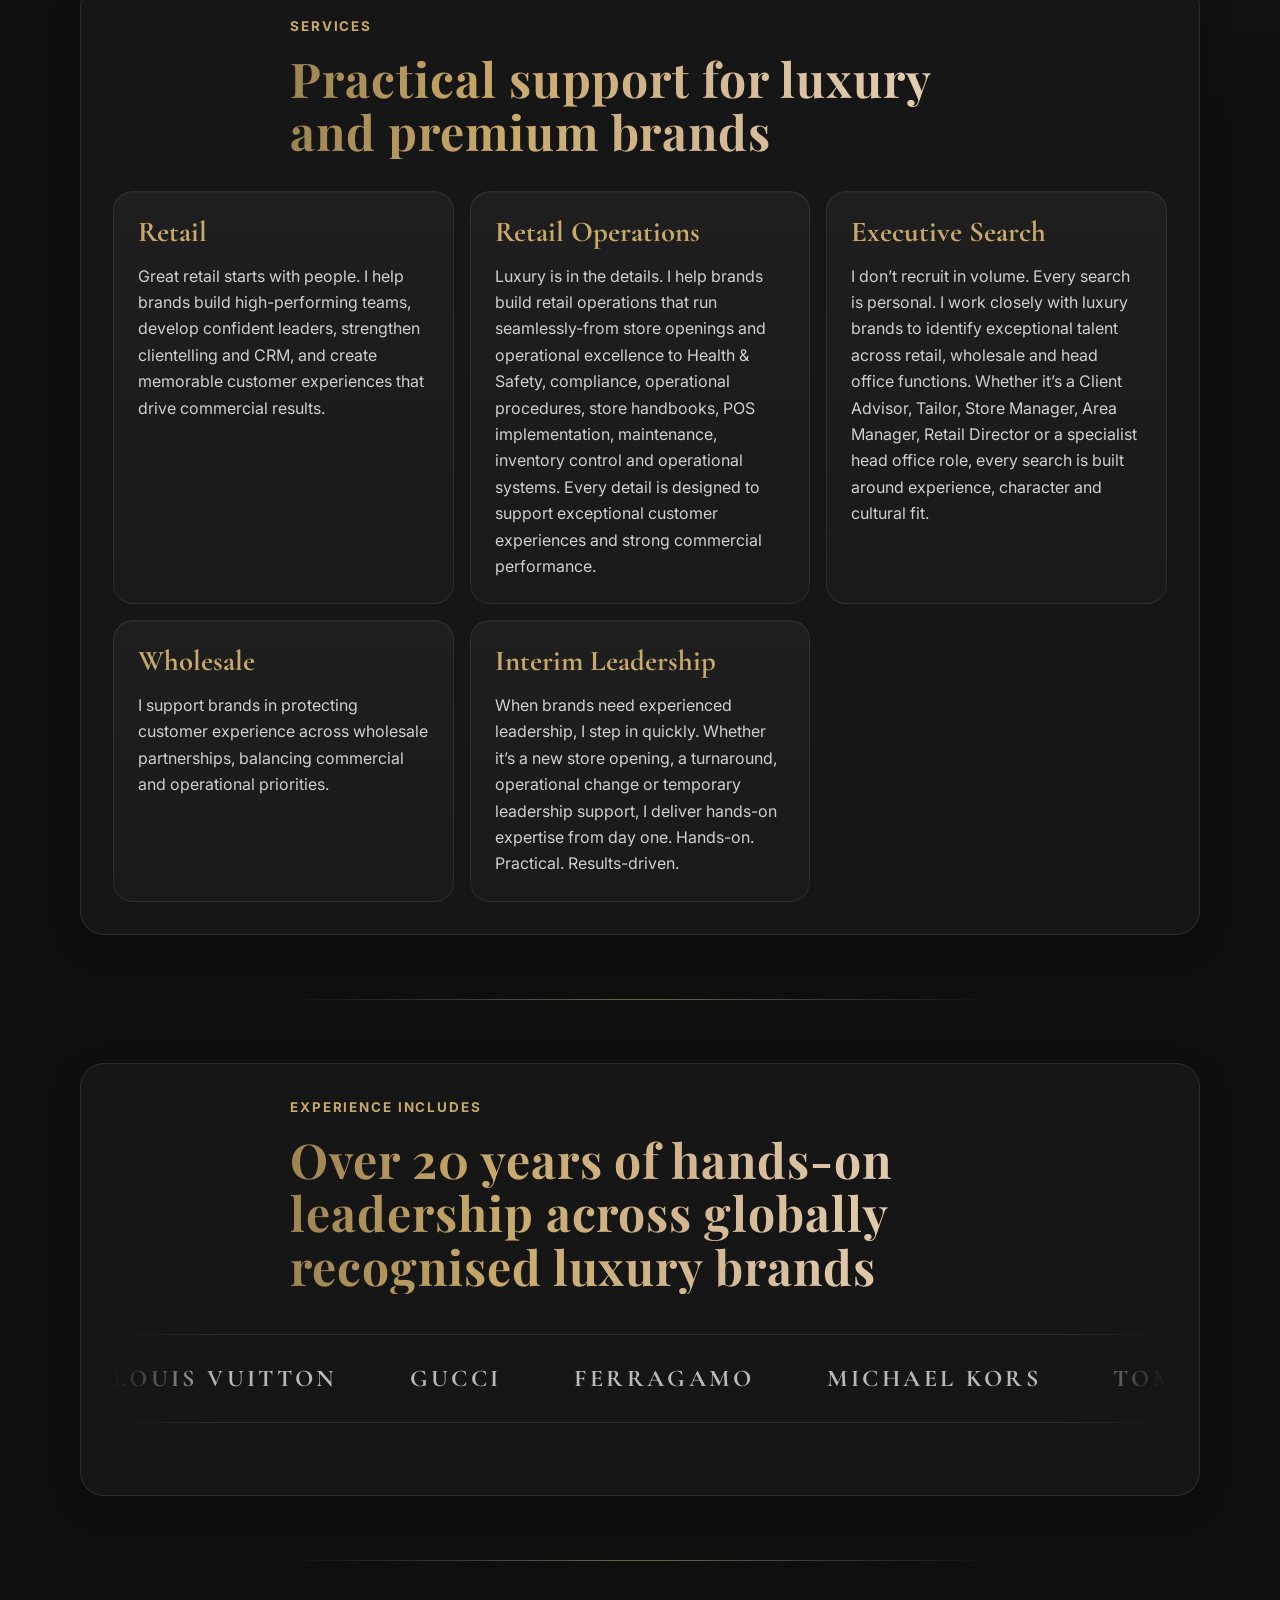
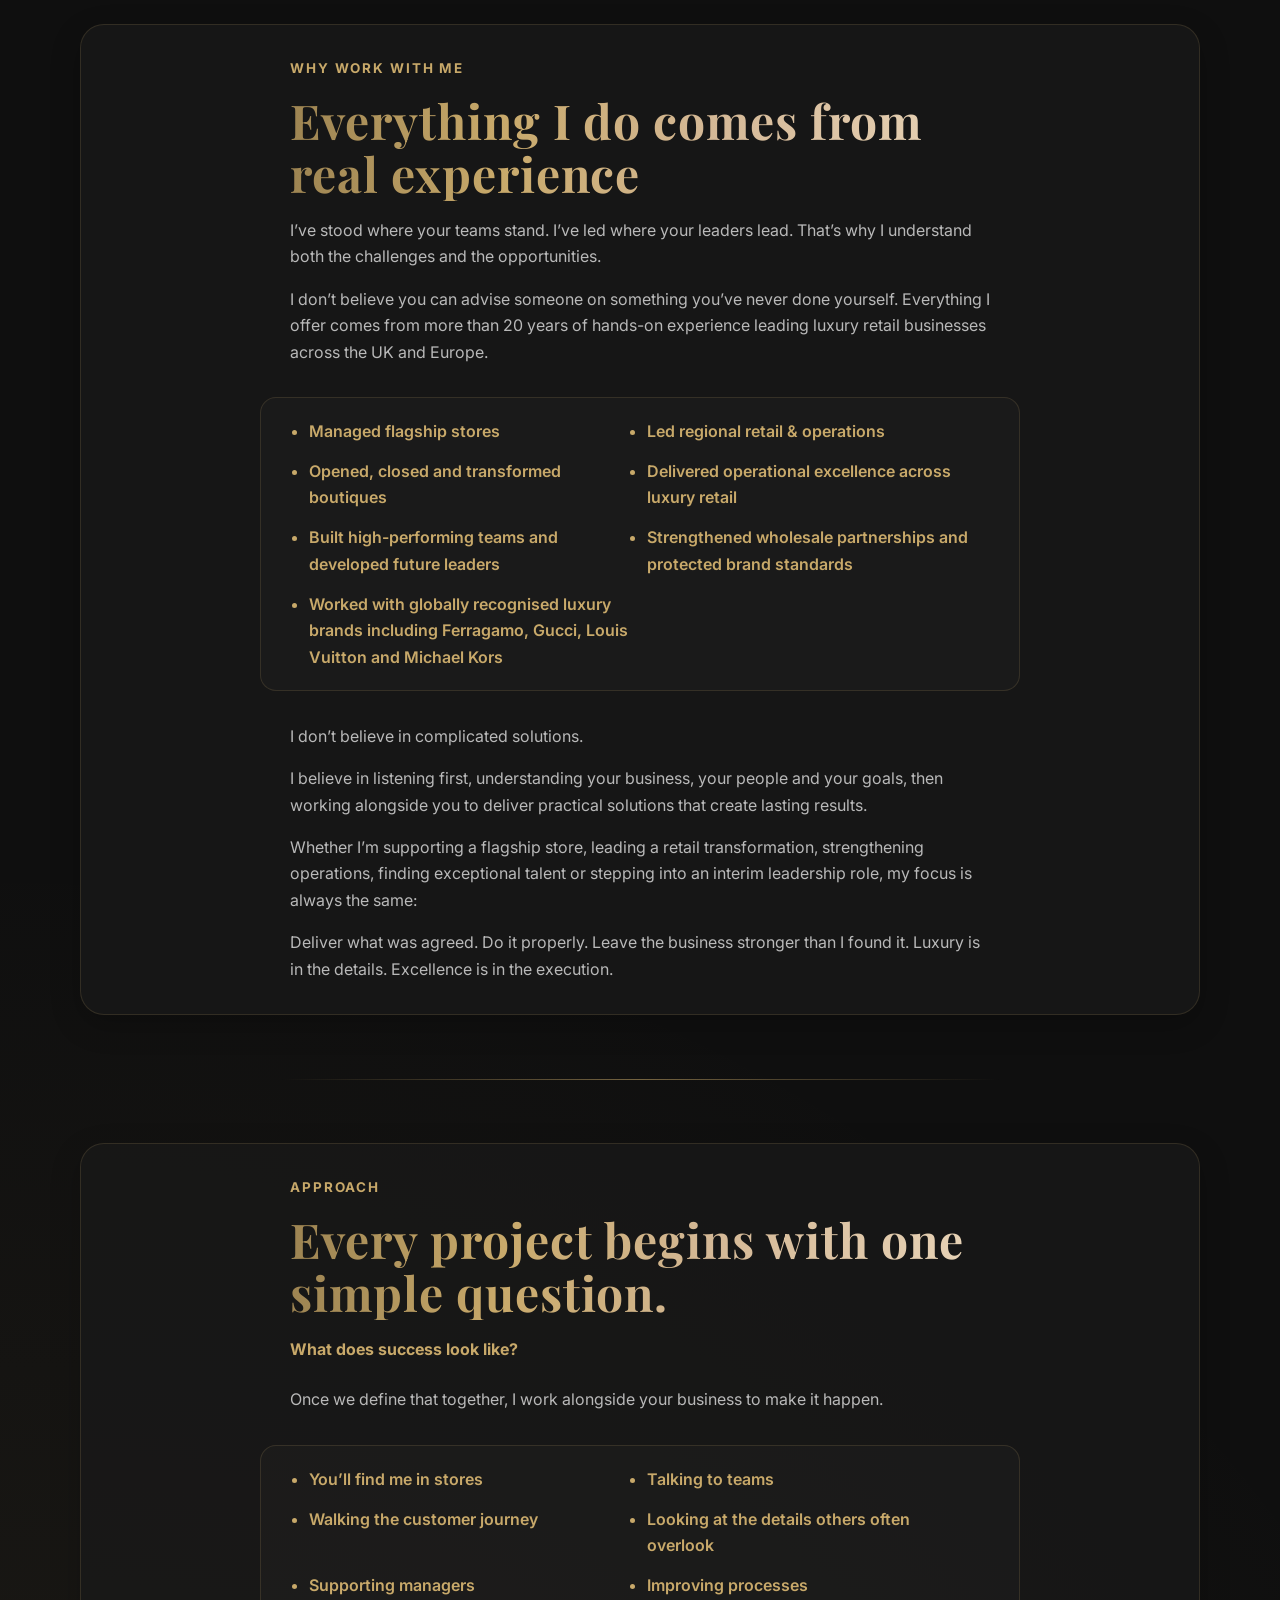
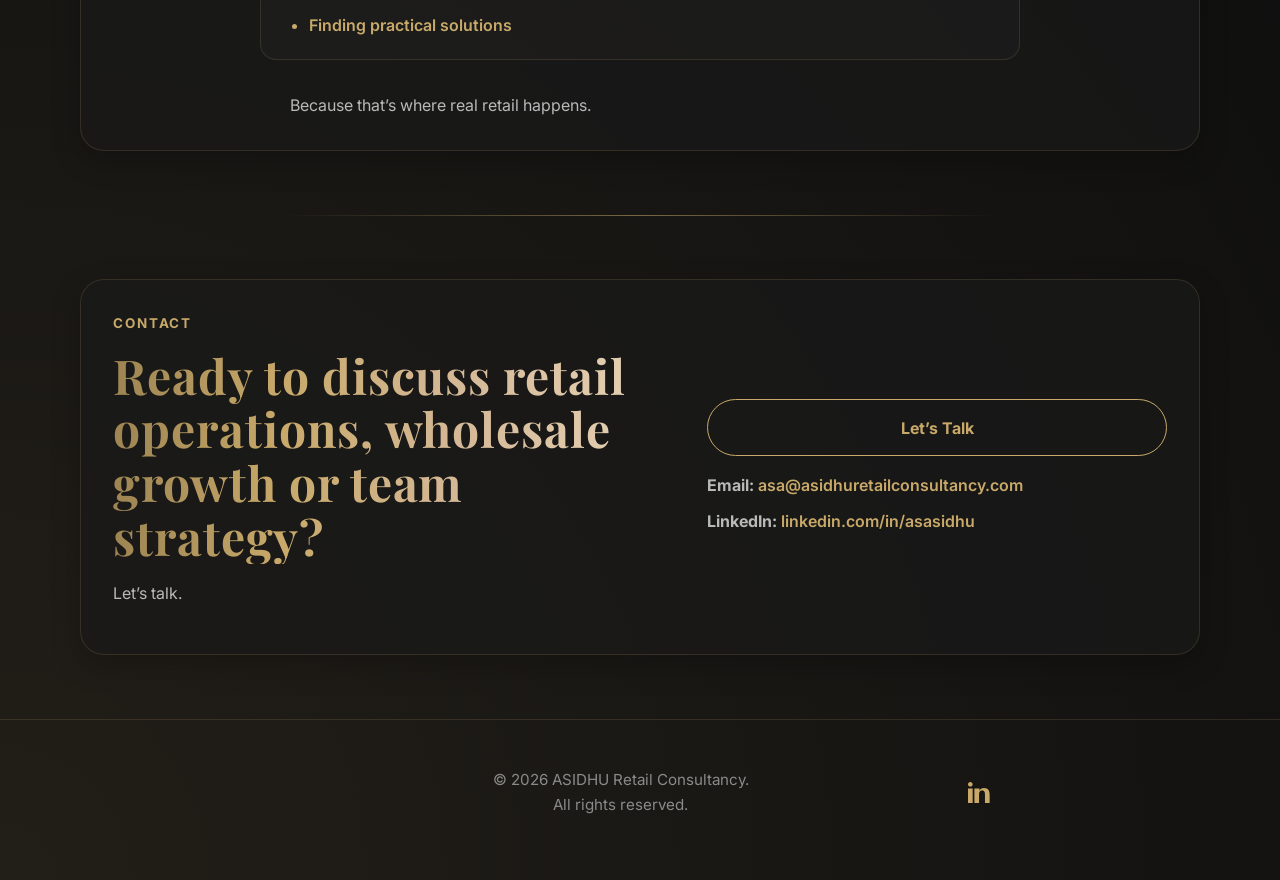
==== commit 6aafd04b: "added compressed img and picture tags" ====
--- a/index.html
+++ b/index.html
@@ -1,5 +1,6 @@
 <!DOCTYPE html>
 <html lang="en" class="no-js">
+
 <head>
     <meta charset="UTF-8" />
     <meta name="viewport" content="width=device-width, initial-scale=1.0" />
@@ -7,23 +8,26 @@
     <meta name="description"
         content="20+ years luxury retail leadership. Strengthen retail operations, develop teams, deliver exceptional customer experiences. Executive search, wholesale strategy, interim leadership." />
     <meta property="og:title" content="Agnes Sidhu | Luxury Retail Consultant | ASIDHU" />
-<meta property="og:description"
-    content="Agnes Sidhu - Luxury retail consulting, operations management, executive search and interim leadership for premium brands." />
-<meta property="og:image" content="https://asidhuretailconsultancy.com/images/overlay.jpg" />
-<meta property="og:type" content="website" />
-<meta property="og:url" content="https://asidhuretailconsultancy.com/" />
-<meta name="twitter:card" content="summary_large_image" />
-<meta name="twitter:title" content="Agnes Sidhu | Luxury Retail Consultant | ASIDHU" />
-<meta name="twitter:description" content="Agnes Sidhu - 20+ years luxury retail leadership. Strengthen retail operations, develop teams, deliver exceptional customer experiences." />
-<meta name="twitter:image" content="https://asidhuretailconsultancy.com/images/overlay.jpg" />
+    <meta property="og:description"
+        content="Agnes Sidhu - Luxury retail consulting, operations management, executive search and interim leadership for premium brands." />
+    <meta property="og:image" content="https://asidhuretailconsultancy.com/images/overlay.jpg" />
+    <meta property="og:type" content="website" />
+    <meta property="og:url" content="https://asidhuretailconsultancy.com/" />
+    <meta name="twitter:card" content="summary_large_image" />
+    <meta name="twitter:title" content="Agnes Sidhu | Luxury Retail Consultant | ASIDHU" />
+    <meta name="twitter:description"
+        content="Agnes Sidhu - 20+ years luxury retail leadership. Strengthen retail operations, develop teams, deliver exceptional customer experiences." />
+    <meta name="twitter:image" content="https://asidhuretailconsultancy.com/images/overlay.jpg" />
     <link rel="icon" href="images/favico.png" />
     <link rel="preconnect" href="https://fonts.googleapis.com" />
-<link rel="preconnect" href="https://fonts.gstatic.com" crossorigin />
-<link rel="preload" as="style" href="https://fonts.googleapis.com/css2?family=Cormorant+Garamond:wght@600;700&family=Playfair+Display:wght@600;700;800&family=Inter:wght@400;500;600;700&display=swap"
-    onload="this.onload=null;this.rel='stylesheet'" />
-<noscript>
-    <link rel="stylesheet"     href="https://fonts.googleapis.com/css2?family=Cormorant+Garamond:wght@600;700&family=Playfair+Display:wght@600;700;800&family=Inter:wght@400;500;600;700&display=swap" />
-</noscript>
+    <link rel="preconnect" href="https://fonts.gstatic.com" crossorigin />
+    <link rel="preload" as="style"
+        href="https://fonts.googleapis.com/css2?family=Cormorant+Garamond:wght@600;700&family=Playfair+Display:wght@600;700;800&family=Inter:wght@400;500;600;700&display=swap"
+        onload="this.onload=null;this.rel='stylesheet'" />
+    <noscript>
+        <link rel="stylesheet"
+            href="https://fonts.googleapis.com/css2?family=Cormorant+Garamond:wght@600;700&family=Playfair+Display:wght@600;700;800&family=Inter:wght@400;500;600;700&display=swap" />
+    </noscript>
     <link rel="canonical" href="https://asidhuretailconsultancy.com/" />
     <link rel="stylesheet" href="css/style.css" />
     <script src="js/script.js" defer></script>
@@ -45,13 +49,17 @@
 }
 </script>
 </head>
+
 <body>
     <a class="skip-link" href="#main">Skip to content</a>
     <header class="site-header">
         <div class="container header-inner">
             <a href="/" class="logo-link" aria-label="Go to homepage">
                 <span class="brand-mark">
-                    <img src="images/logo_ASidhu.png" alt="ASIDHU logo" />
+                    <picture>
+                        <source srcset="images/logo_ASidhu-160.webp" type="image/webp" />
+                        <img src="images/logo_ASidhu.png" alt="ASIDHU logo" width="160" height="160" />
+                    </picture>
                 </span>
             </a>
             <nav id="site-nav" class="nav-menu" aria-label="Primary navigation">
@@ -77,7 +85,13 @@
         <section id="hero" class="section hero">
             <div class="container hero-grid">
                 <div class="hero-media">
-                    <img src="images/overlay.jpg" alt="ASIDHU Retail Consultancy logo and branding" class="profile-photo" />
+                    <picture>
+                        <source srcset="images/overlay-320.webp 320w, images/overlay-640.webp 640w"
+                            sizes="(min-width: 900px) 320px, 220px" type="image/webp" />
+                        <img src="images/overlay.jpg" srcset="images/overlay-320.jpg 320w, images/overlay-640.jpg 640w"
+                            sizes="(min-width: 900px) 320px, 220px" alt="ASIDHU Retail Consultancy logo and branding"
+                            class="profile-photo" width="320" height="320" fetchpriority="high" />
+                    </picture>
                 </div>
                 <div class="hero-copy">
                     <p class="eyebrow">Luxury retail consultancy</p>
@@ -287,7 +301,7 @@
                     <ul class="contact-list">
                         <li>
                             <strong>Email:</strong>
-                            <a href="mailto:asa@asidhuretailconsultancy.com">                              asa@asidhuretailconsultancy.com
+                            <a href="mailto:asa@asidhuretailconsultancy.com"> asa@asidhuretailconsultancy.com
                             </a>
                         </li>
                         <li>
@@ -315,4 +329,5 @@
         </div>
     </footer>
 </body>
+
 </html>
--- a/css/style.css
+++ b/css/style.css
@@ -166,6 +166,7 @@
     height: 82%;
     object-fit: contain;
     filter: brightness(1.05);
+    margin: 0 auto;
 }
 
 /* ===== HAMBURGER ===== */
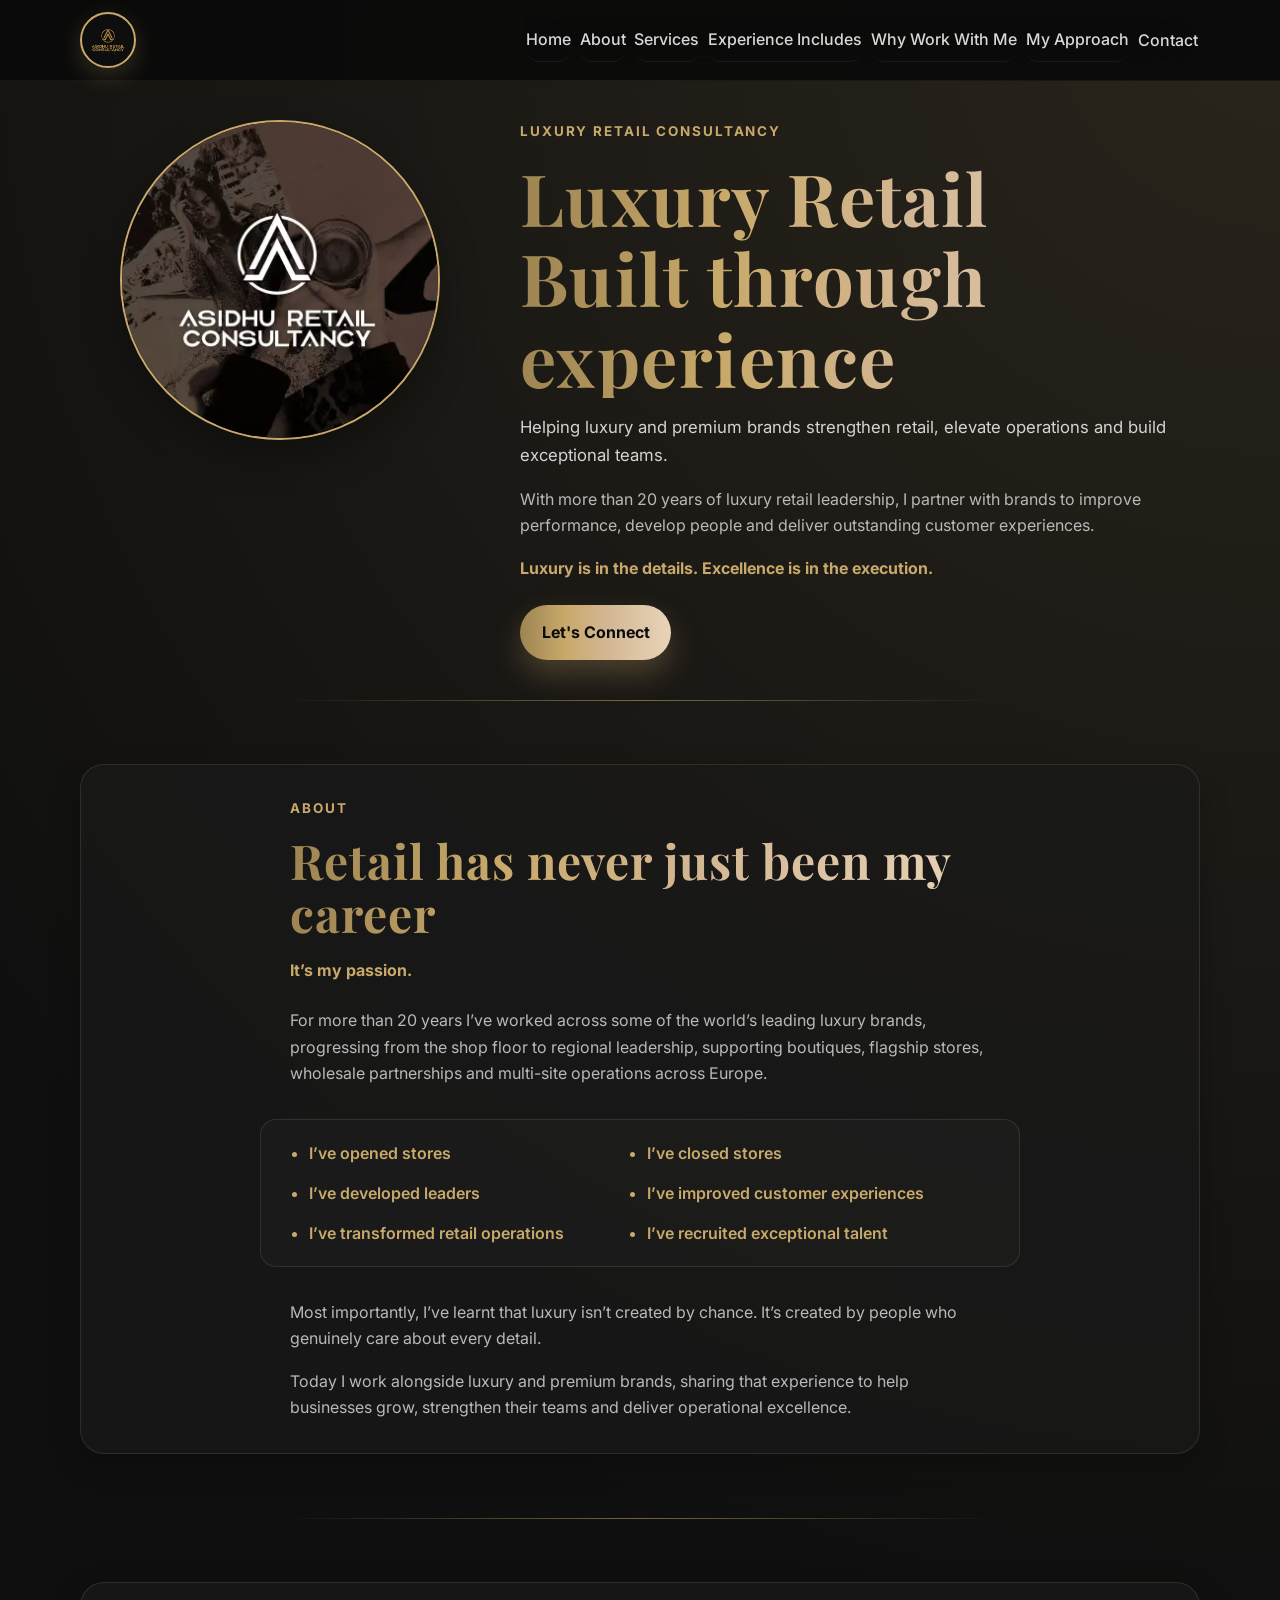
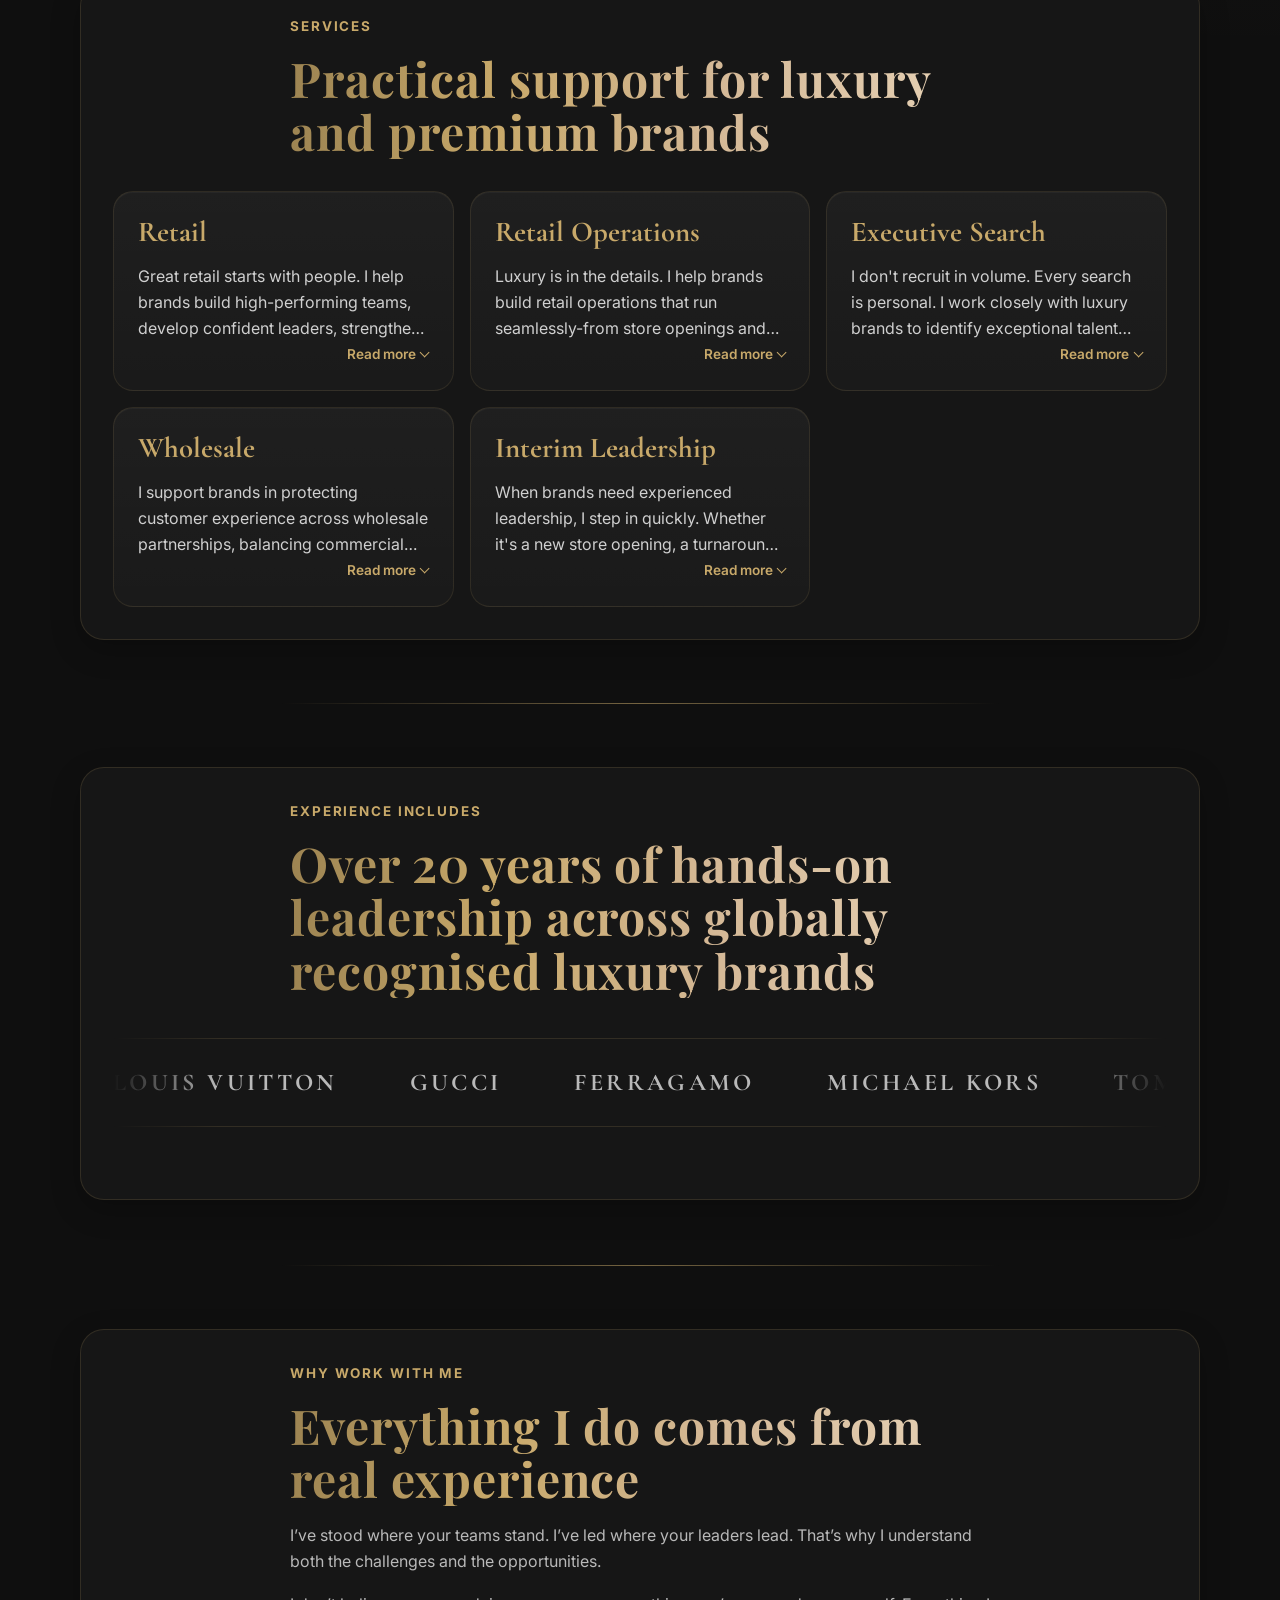
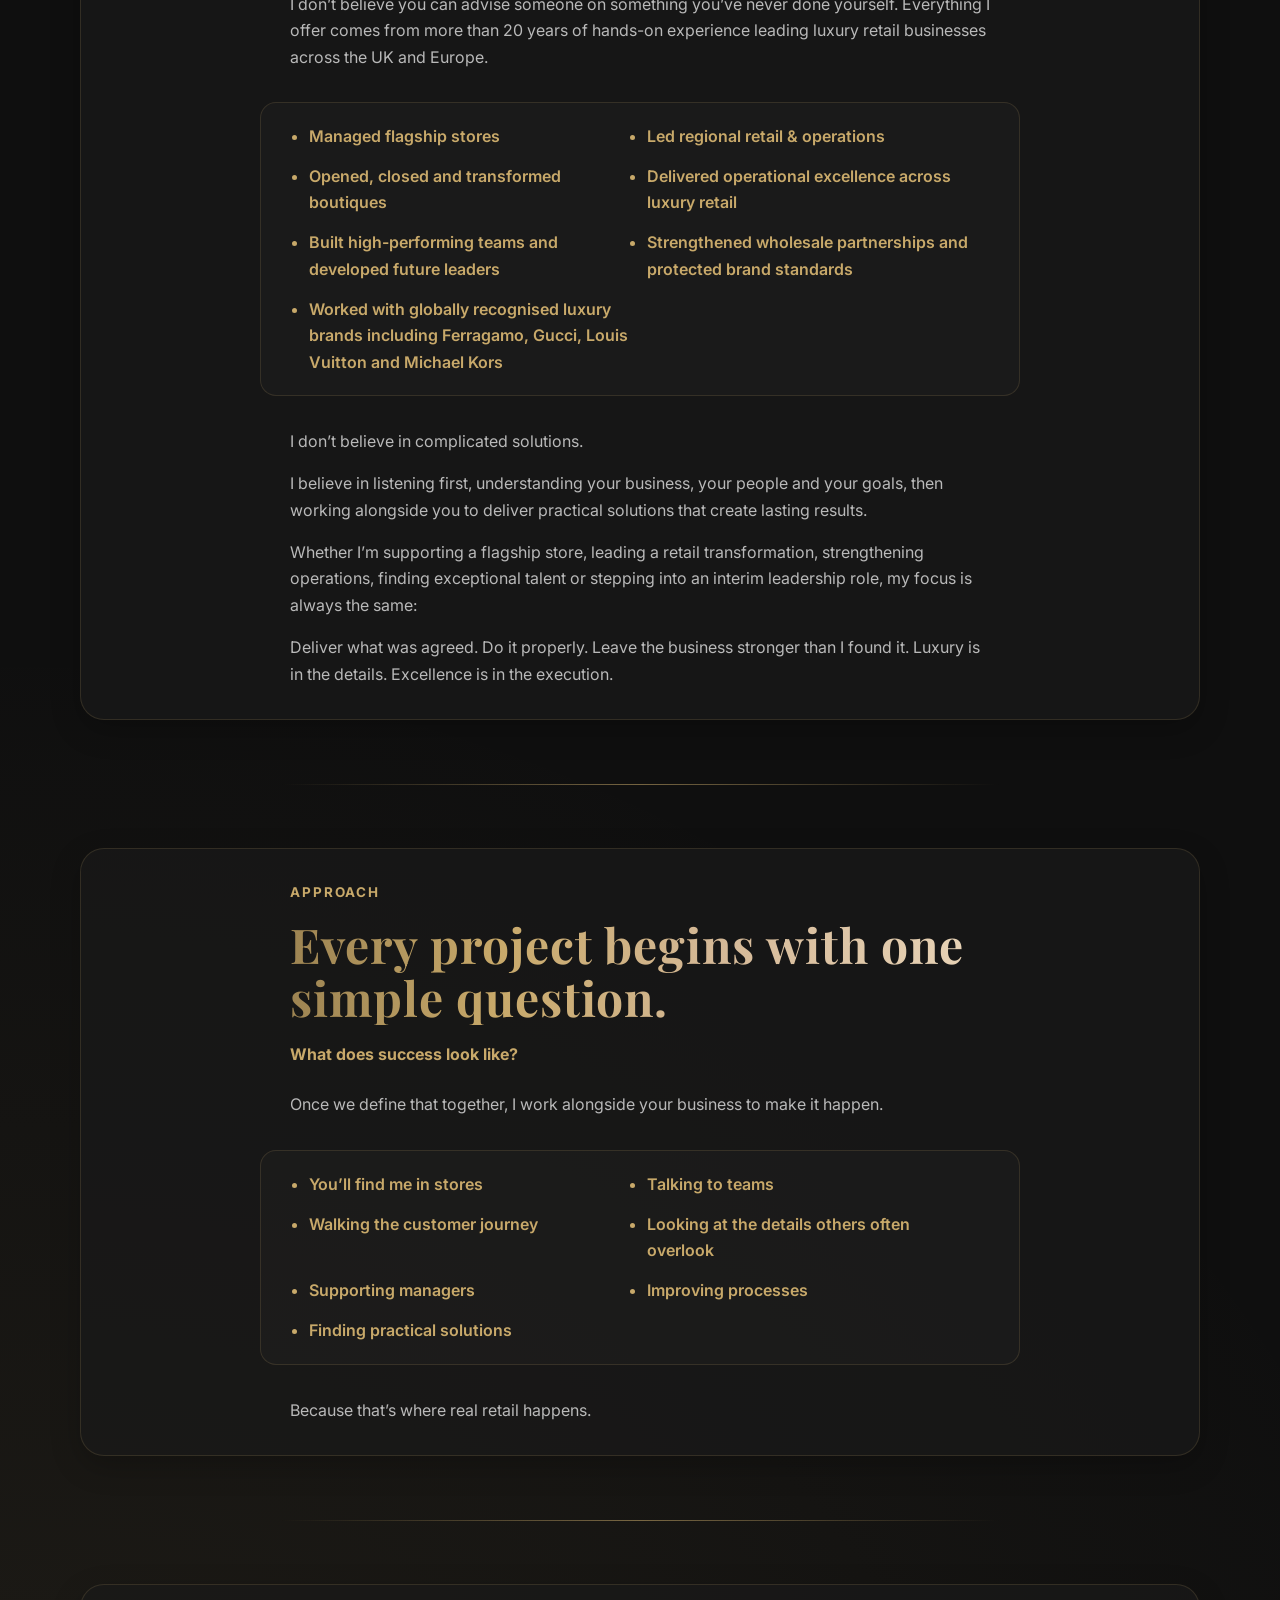
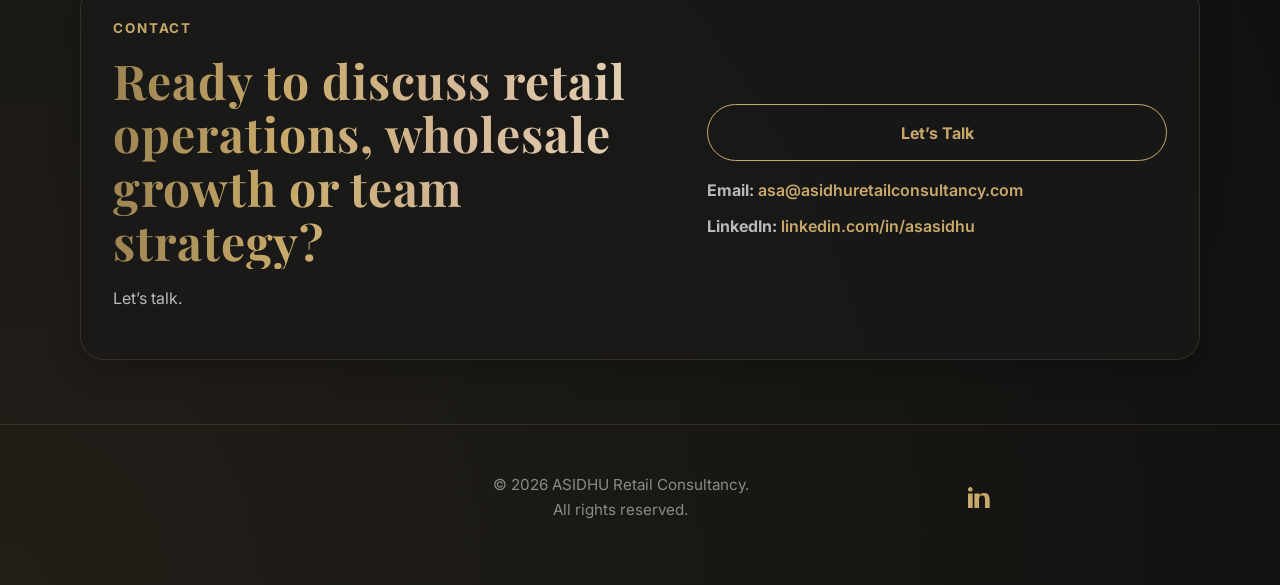
==== commit e100ef87: "added details to copy cards" ====
--- a/index.html
+++ b/index.html
@@ -86,11 +86,14 @@
             <div class="container hero-grid">
                 <div class="hero-media">
                     <picture>
-                        <source srcset="images/overlay-320.webp 320w, images/overlay-640.webp 640w"
-                            sizes="(min-width: 900px) 320px, 220px" type="image/webp" />
-                        <img src="images/overlay.jpg" srcset="images/overlay-320.jpg 320w, images/overlay-640.jpg 640w"
-                            sizes="(min-width: 900px) 320px, 220px" alt="ASIDHU Retail Consultancy logo and branding"
-                            class="profile-photo" width="320" height="320" fetchpriority="high" />
+                        <source
+                            srcset="images/overlay-160.webp 160w, images/overlay-320.webp 320w, images/overlay-640.webp 640w"
+                            sizes="(min-width: 900px) 320px, (min-width: 700px) 160px, 128px" type="image/webp" />
+                        <img src="images/overlay.jpg"
+                            srcset="images/overlay-160.jpg 160w, images/overlay-320.jpg 320w, images/overlay-640.jpg 640w"
+                            sizes="(min-width: 900px) 320px, (min-width: 700px) 160px, 128px"
+                            alt="ASIDHU Retail Consultancy logo and branding" class="profile-photo" width="320"
+                            height="320" fetchpriority="high" />
                     </picture>
                 </div>
                 <div class="hero-copy">
@@ -153,47 +156,90 @@
                 <div class="cards-grid">
                     <article class="card">
                         <h3>Retail</h3>
-                        <p>
-                            Great retail starts with people. I help brands build high-performing teams, develop
-                            confident leaders, strengthen clientelling and CRM, and create memorable customer
-                            experiences that drive commercial results.
-                        </p>
-                    </article>
+                        <details class="card-copy">
+                            <summary class="copy-toggle">
+                                <p class="copy-text">
+                                    Great retail starts with people. I help brands build high-performing teams, develop
+                                    confident leaders, strengthen clientelling and CRM, and create memorable customer
+                                    experiences that drive commercial results.
+                                </p>
+                                <span class="copy-toggle-label">
+                                    <span class="label-more">Read more</span>
+                                    <span class="label-less">Show less</span>
+                                </span>
+                            </summary>
+                        </details>
+                    </article>
+
                     <article class="card">
                         <h3>Retail Operations</h3>
-                        <p>
-                            Luxury is in the details. I help brands build retail operations that run seamlessly-from
-                            store openings and operational excellence to Health & Safety, compliance, operational
-                            procedures, store handbooks, POS implementation, maintenance, inventory control and
-                            operational systems. Every detail is designed to support exceptional customer experiences
-                            and strong commercial performance.
-                        </p>
-                    </article>
+                        <details class="card-copy">
+                            <summary class="copy-toggle">
+                                <p class="copy-text">
+                                    Luxury is in the details. I help brands build retail operations that run
+                                    seamlessly-from store openings and operational excellence to Health &amp; Safety,
+                                    compliance, operational procedures, store handbooks, POS implementation,
+                                    maintenance, inventory control and operational systems. Every detail is designed to
+                                    support exceptional customer experiences and strong commercial performance.
+                                </p>
+                                <span class="copy-toggle-label">
+                                    <span class="label-more">Read more</span>
+                                    <span class="label-less">Show less</span>
+                                </span>
+                            </summary>
+                        </details>
+                    </article>
+
                     <article class="card">
                         <h3>Executive Search</h3>
-                        <p>
-                            I don’t recruit in volume. Every search is personal. I work closely with luxury brands to
-                            identify exceptional talent across retail, wholesale and head office functions. Whether it’s
-                            a Client Advisor, Tailor, Store Manager, Area Manager, Retail Director or a specialist head
-                            office role, every search is built around experience, character and cultural fit.
-                        </p>
-                    </article>
+                        <details class="card-copy">
+                            <summary class="copy-toggle">
+                                <p class="copy-text">
+                                    I don't recruit in volume. Every search is personal. I work closely with luxury
+                                    brands to identify exceptional talent across retail, wholesale and head office
+                                    functions. Whether it's a Client Advisor, Tailor, Store Manager, Area Manager,
+                                    Retail Director or a specialist head office role, every search is built around
+                                    experience, character and cultural fit.
+                                </p>
+                                <span class="copy-toggle-label">
+                                    <span class="label-more">Read more</span>
+                                    <span class="label-less">Show less</span>
+                                </span>
+                            </summary>
+                        </details>
+                    </article>
+
                     <article class="card">
                         <h3>Wholesale</h3>
-                        <p>
-                            I support brands in protecting customer experience across
-                            wholesale partnerships, balancing commercial and operational
-                            priorities.
-                        </p>
-                    </article>
+                        <details class="card-copy">
+                            <summary class="copy-toggle">
+                                <p class="copy-text">
+                                    I support brands in protecting customer experience across wholesale partnerships,
+                                    balancing commercial and operational priorities.
+                                </p>
+                                <span class="copy-toggle-label">
+                                    <span class="label-more">Read more</span>
+                                    <span class="label-less">Show less</span>
+                                </span>
+                            </summary>
+                        </details>
+                    </article>
+
                     <article class="card">
                         <h3>Interim Leadership</h3>
-                        <p>
-                            When brands need experienced leadership, I step in quickly. Whether it’s a new store
-                            opening, a turnaround, operational change or temporary leadership support, I deliver
-                            hands-on expertise from day one.
-                            Hands-on. Practical. Results-driven.
-                        </p>
+                        <details class="card-copy">
+                            <summary class="copy-toggle">
+                                <p class="copy-text">
+                                    When brands need experienced leadership, I step in quickly. Whether it's a new store
+                                    opening, a turnaround, operational change or temporary leadership support, I deliver
+                                    hands-on expertise from day one. Hands-on. Practical. Results-driven.
+                                </p>
+                                <span class="copy-toggle-label">
+                                    <span class="label-more">Read more</span>
+                                    <span class="label-less">Show less</span>
+                                </span>
+                            </summary>
+                        </details>
                     </article>
                 </div>
             </div>
--- a/css/style.css
+++ b/css/style.css
@@ -483,11 +483,13 @@
     display: grid;
     gap: 1rem;
     margin-top: 2rem;
+    align-items: start;
 }
 
 .card {
-    height: 100%;
+    position: relative;
     padding: 1.5rem;
+    padding-bottom: 3rem;
     border: 1px solid rgba(200, 169, 106, 0.12);
     border-radius: 1.25rem;
     background: linear-gradient(180deg, rgba(255, 255, 255, 0.04), rgba(255, 255, 255, 0.02));
@@ -499,23 +501,110 @@
         background 180ms var(--ease-out);
 }
 
-.card p {
+.copy-toggle {
+    list-style: none;
+    cursor: pointer;
+    display: block;
+}
+
+.copy-toggle::-webkit-details-marker {
+    display: none;
+}
+
+.copy-toggle::marker {
+    content: "";
+}
+
+.copy-text {
+    margin: 0 0 0.5rem;
+    color: #d0d0d0;
+    line-height: 1.65;
+    display: -webkit-box;
+    -webkit-line-clamp: 3;
+    -webkit-box-orient: vertical;
+    overflow: hidden;
+}
+
+.card-copy[open] .copy-text {
+    display: block;
+    -webkit-line-clamp: unset;
+    overflow: visible;
+}
+
+.copy-toggle-label {
+    position: absolute;
+    right: 1.5rem;
+    bottom: 1.5rem;
+    display: inline-flex;
+    align-items: center;
+    gap: 0.35rem;
+    color: var(--gold-2);
+    font-size: 0.85rem;
+    font-weight: 600;
+    transition: color 200ms ease;
+    white-space: nowrap;
+}
+
+.copy-toggle:hover .copy-toggle-label,
+.copy-toggle:focus-visible .copy-toggle-label {
+    color: var(--gold-3);
+}
+
+.copy-toggle-label::after {
+    content: "";
+    width: 0.45rem;
+    height: 0.45rem;
+    border-right: 1.5px solid currentColor;
+    border-bottom: 1.5px solid currentColor;
+    transform: translateY(-2px) rotate(45deg);
+    transition: transform 220ms ease;
+    margin-inline: 0;
+    margin-block: auto;
+}
+
+.card-copy[open] .copy-toggle-label::after {
+    transform: translateY(2px) rotate(225deg);
+}
+
+.label-less {
+    display: none;
+}
+
+.card-copy[open] .label-more {
+    display: none;
+}
+
+.card-copy[open] .label-less {
+    display: inline;
+}
+
+.copy-text {
     margin: 0;
     color: #d0d0d0;
-}
-
-@media (hover: hover) and (pointer: fine) {
-    .card:hover {
+    line-height: 1.65;
+    display: -webkit-box;
+    -webkit-line-clamp: 3;
+    -webkit-box-orient: vertical;
+    overflow: hidden;
+}
+
+.card-copy[open] .copy-text {
+    display: block;
+    -webkit-line-clamp: unset;
+    overflow: visible;
+    animation: copy-expand 260ms var(--ease-out);
+}
+
+@keyframes copy-expand {
+    from {
+        opacity: 0;
         transform: translateY(-4px);
-        border-color: var(--border-strong);
-        box-shadow: var(--shadow-md);
-        background: linear-gradient(180deg, rgba(255, 255, 255, 0.06), rgba(255, 255, 255, 0.03));
-    }
-}
-
-.card:focus-within {
-    border-color: var(--border-strong);
-    box-shadow: var(--shadow-md);
+    }
+
+    to {
+        opacity: 1;
+        transform: translateY(0);
+    }
 }
 
 /* ===== EXPERIENCE LOGO MARQUEE ===== */
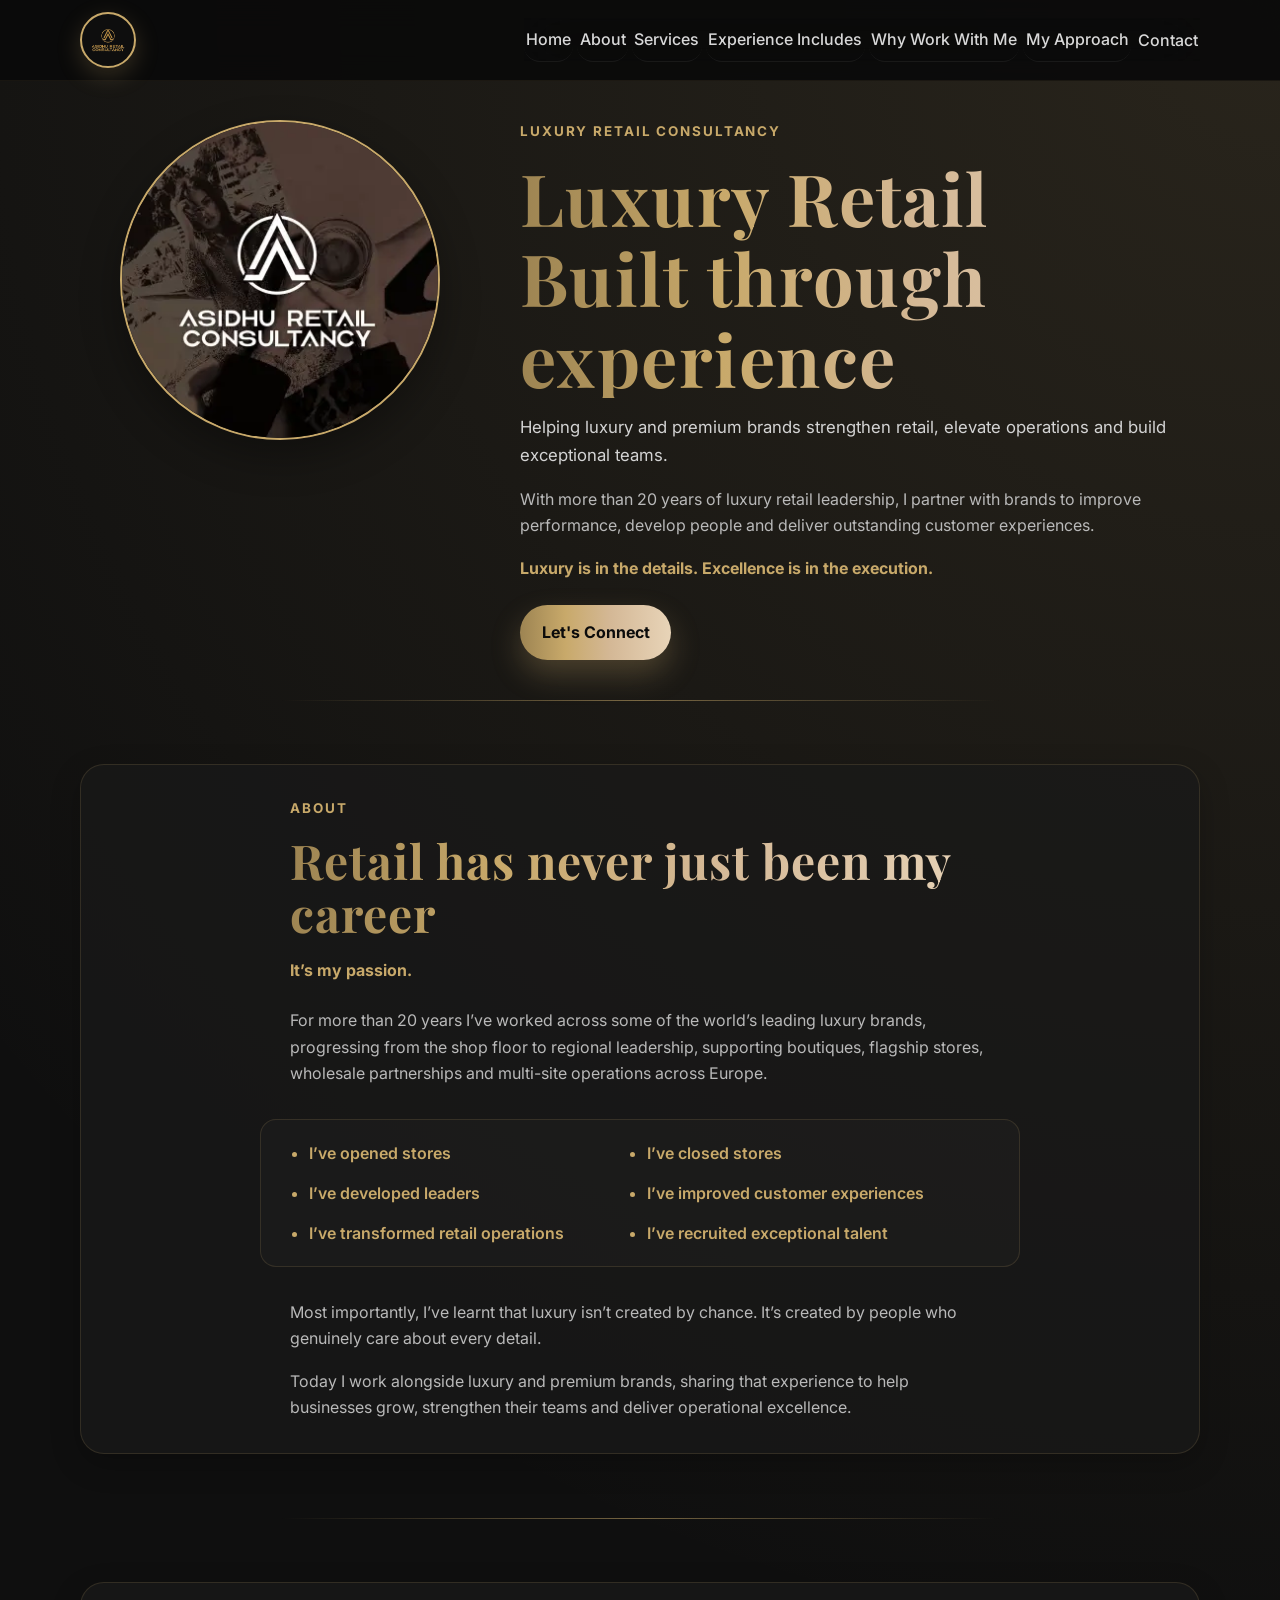
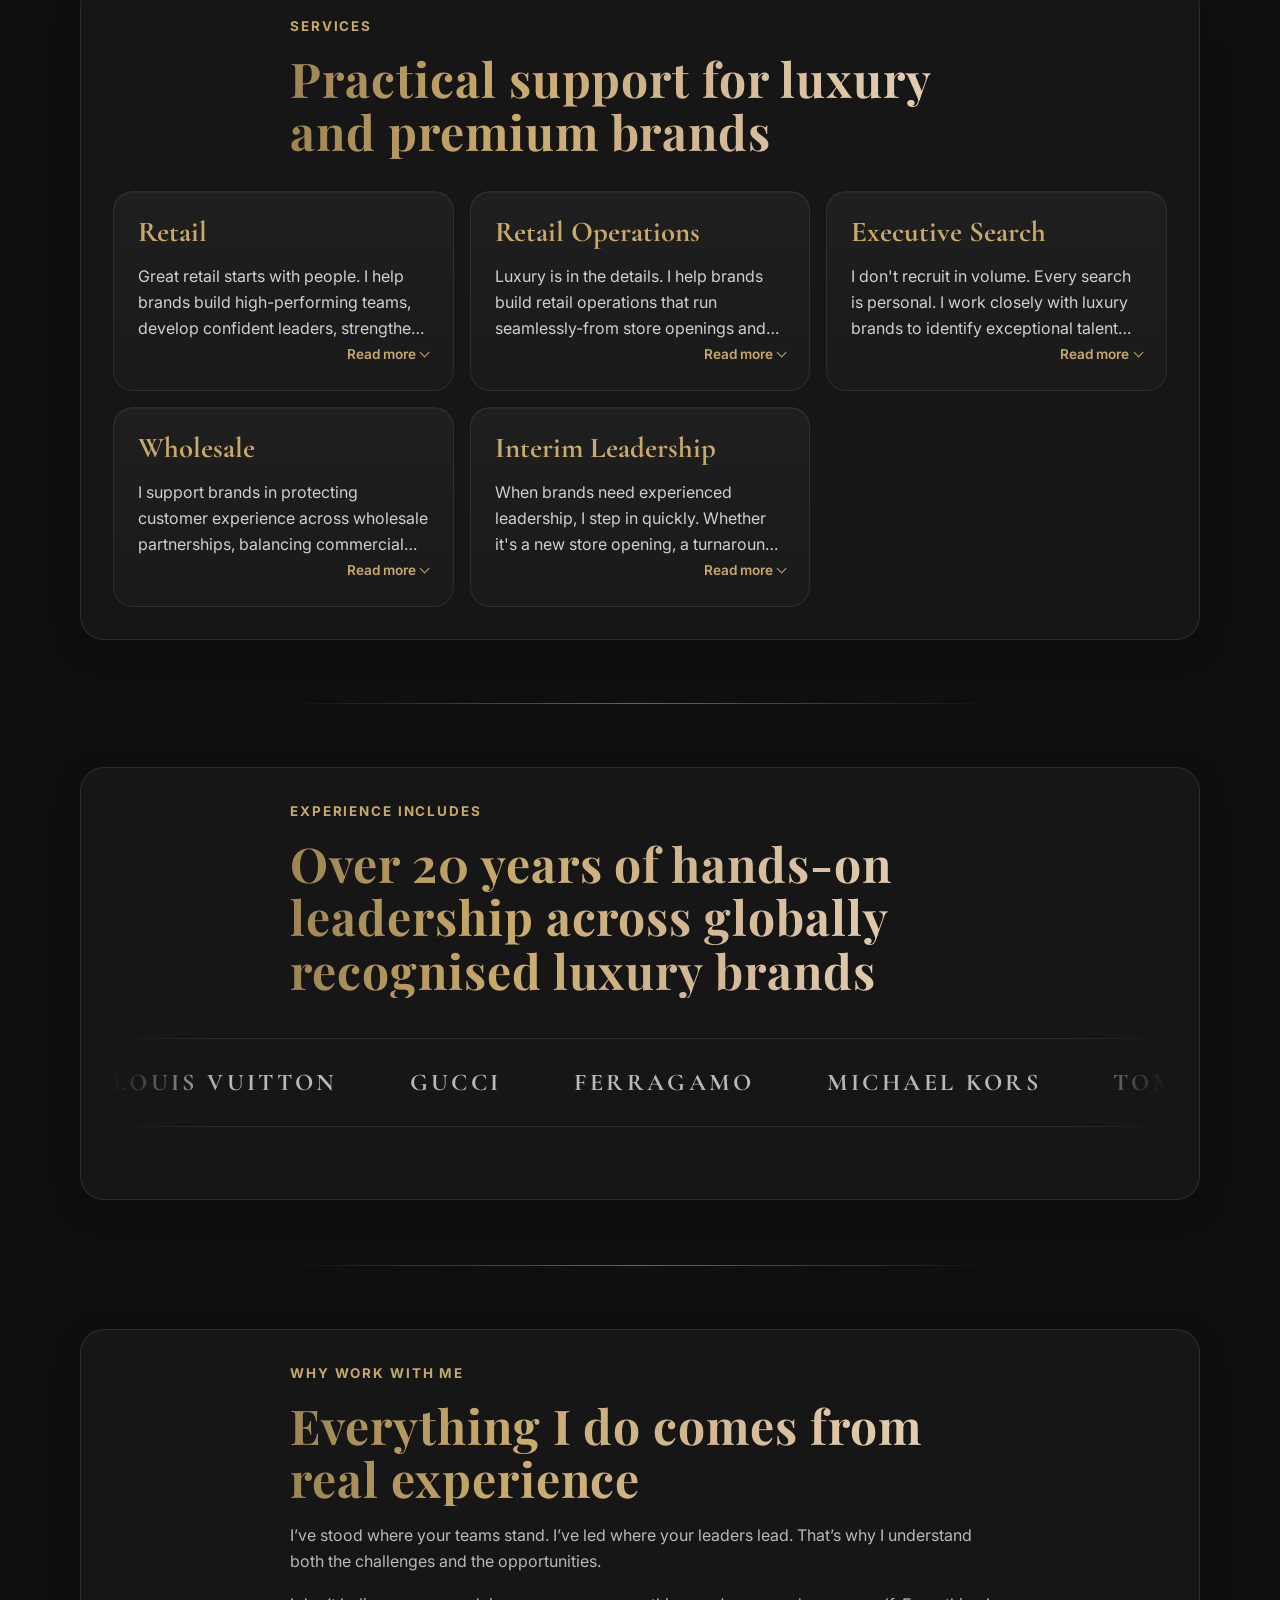
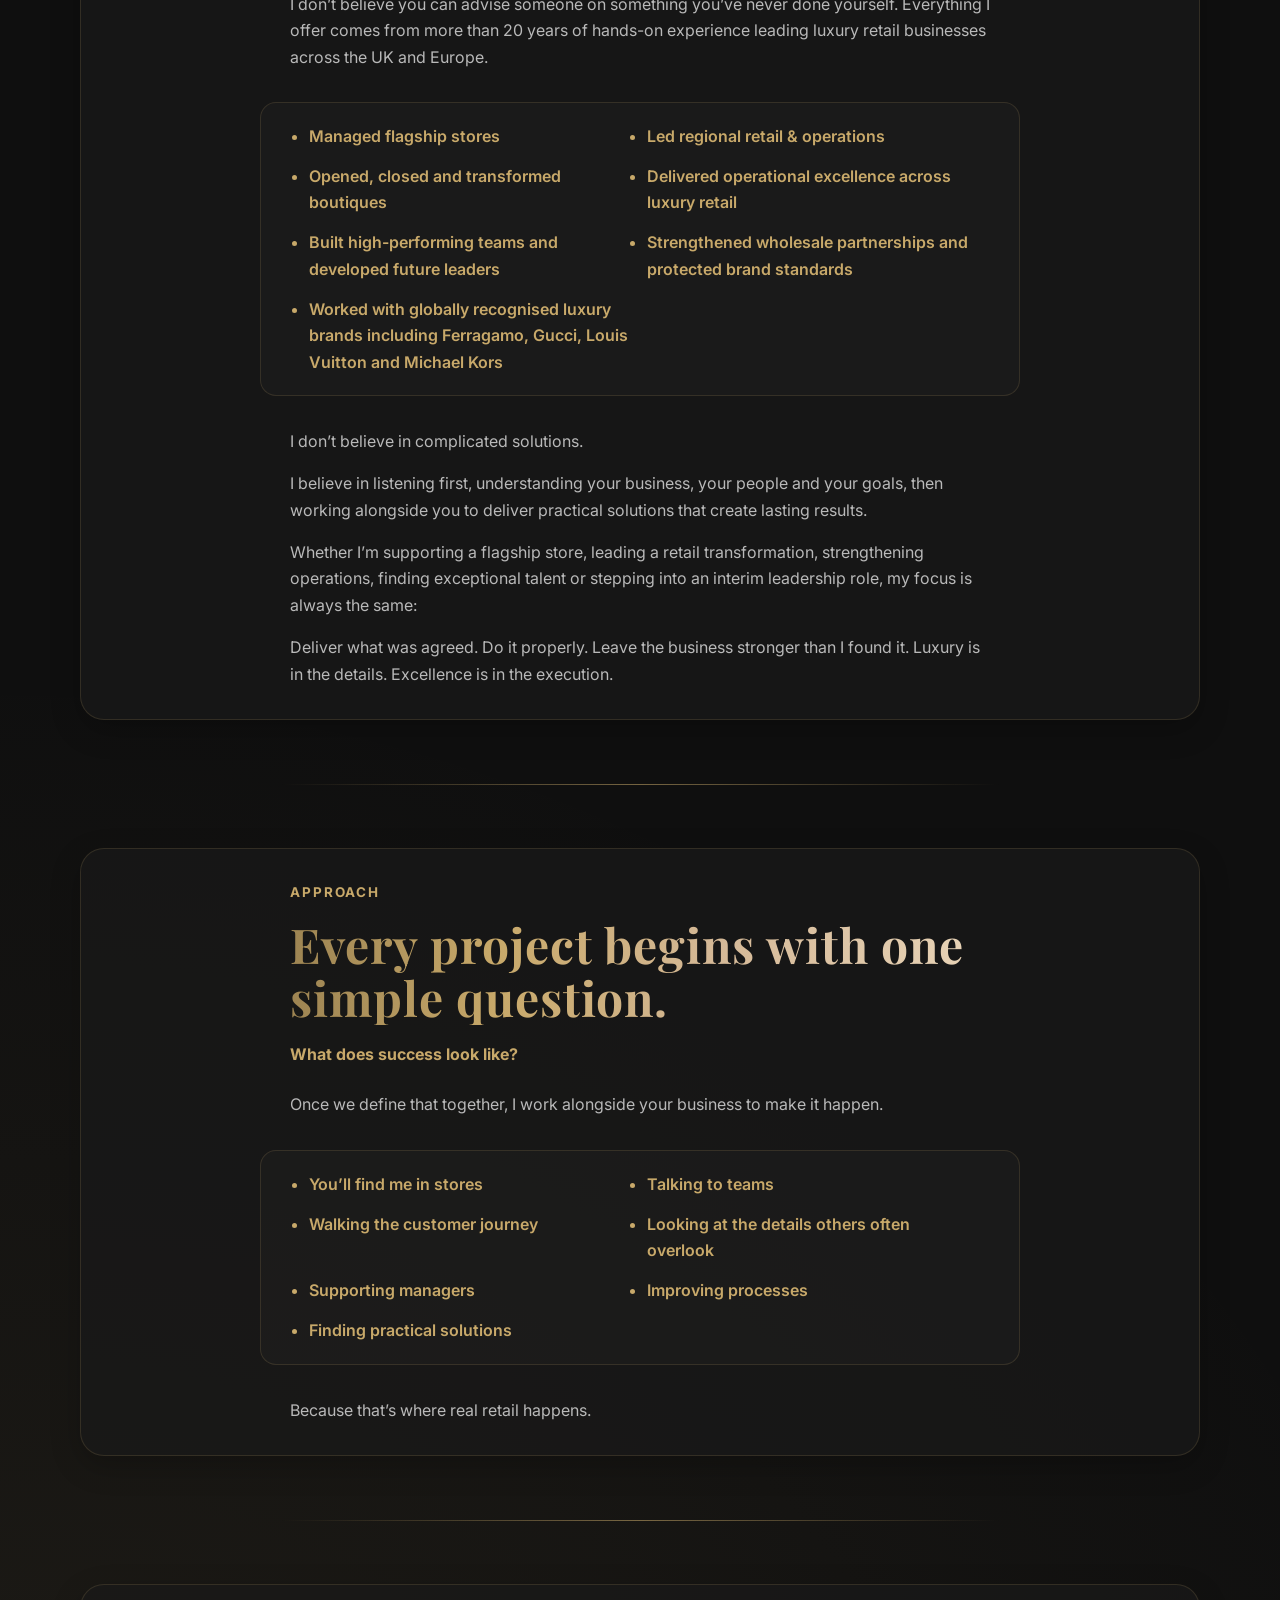
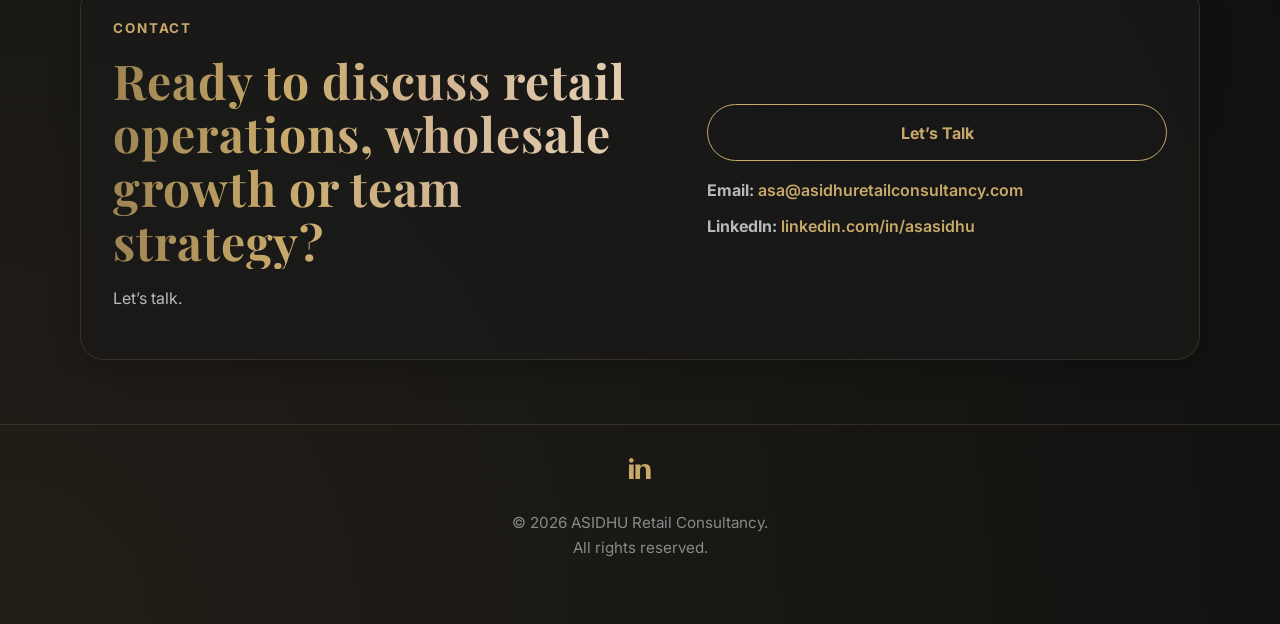
==== commit aa10ab16: "switch order in footer" ====
--- a/index.html
+++ b/index.html
@@ -363,7 +363,6 @@
     </main>
     <footer class="site-footer">
         <div class="container footer-inner">
-            <p>© 2026 ASIDHU Retail Consultancy.</br>All rights reserved.</p>
             <a href="https://uk.linkedin.com/in/asasidhu" target="_blank" rel="noopener noreferrer"
                 aria-label="LinkedIn profile" class="footer-linkedin">
                 <svg viewBox="0 0 24 24" fill="currentColor" xmlns="http://www.w3.org/2000/svg" class="linkedin-icon"
@@ -372,6 +371,7 @@
                         d="M4.98 3.5C4.98 4.88 3.88 6 2.5 6S0 4.88 0 3.5 1.12 1 2.5 1 4.98 2.12 4.98 3.5zM0 8h5V24H0V8zm7.5 0h4.78v2.16h.07c.67-1.27 2.32-2.6 4.78-2.6 5.11 0 6.06 3.37 6.06 7.74V24h-5V15.08c0-2.11-.04-4.82-2.94-4.82-2.95 0-3.4 2.3-3.4 4.68V24h-5V8z" />
                 </svg>
             </a>
+            <p>© 2026 ASIDHU Retail Consultancy.</br>All rights reserved.</p>
         </div>
     </footer>
 </body>
--- a/css/style.css
+++ b/css/style.css
@@ -515,22 +515,6 @@
     content: "";
 }
 
-.copy-text {
-    margin: 0 0 0.5rem;
-    color: #d0d0d0;
-    line-height: 1.65;
-    display: -webkit-box;
-    -webkit-line-clamp: 3;
-    -webkit-box-orient: vertical;
-    overflow: hidden;
-}
-
-.card-copy[open] .copy-text {
-    display: block;
-    -webkit-line-clamp: unset;
-    overflow: visible;
-}
-
 .copy-toggle-label {
     position: absolute;
     right: 1.5rem;
@@ -586,13 +570,14 @@
     -webkit-line-clamp: 3;
     -webkit-box-orient: vertical;
     overflow: hidden;
+    max-height: 4.95em;
+    transition: max-height 320ms var(--ease-out), opacity 320ms var(--ease-out);
 }
 
 .card-copy[open] .copy-text {
-    display: block;
     -webkit-line-clamp: unset;
-    overflow: visible;
-    animation: copy-expand 260ms var(--ease-out);
+    max-height: 40em;
+    opacity: 1;
 }
 
 @keyframes copy-expand {
@@ -825,7 +810,7 @@
     }
 
     .footer-inner {
-        grid-template-columns: 1fr auto;
+        grid-template-columns: 1fr;
         align-items: center;
     }
 
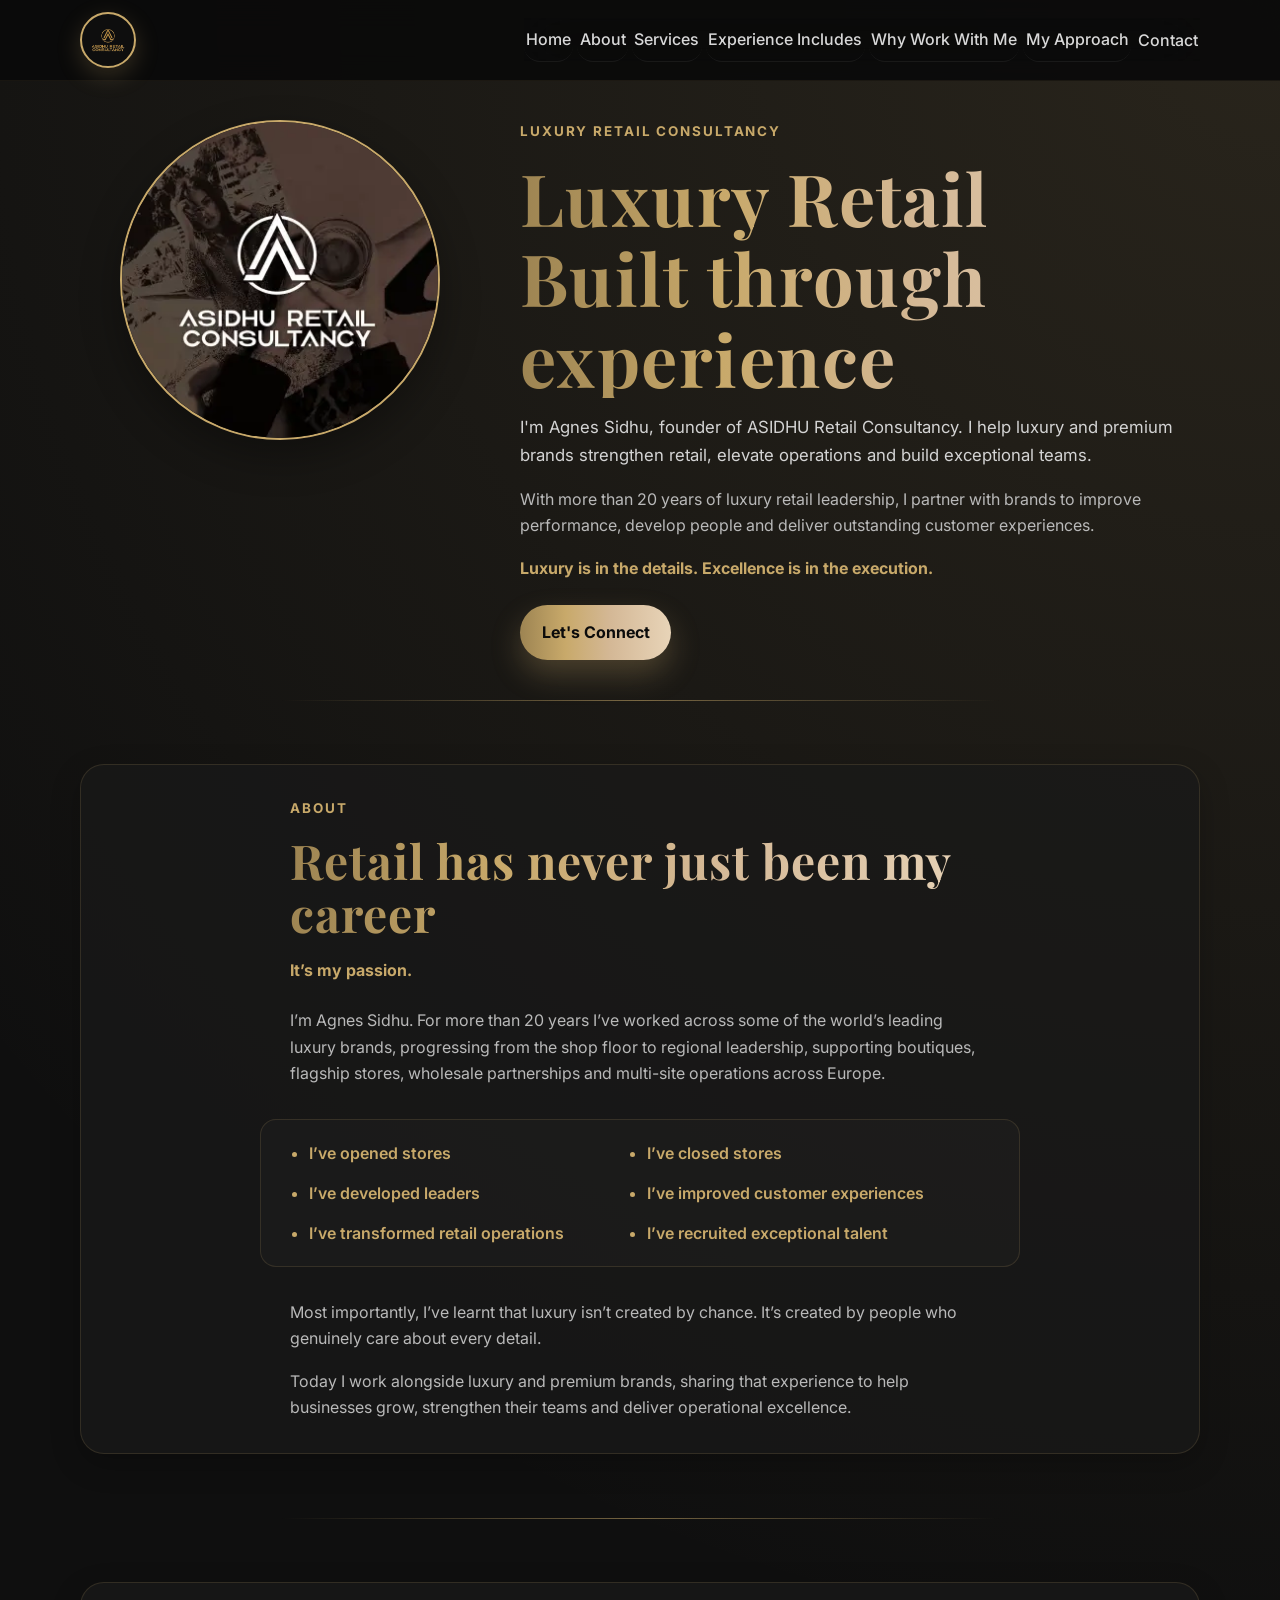
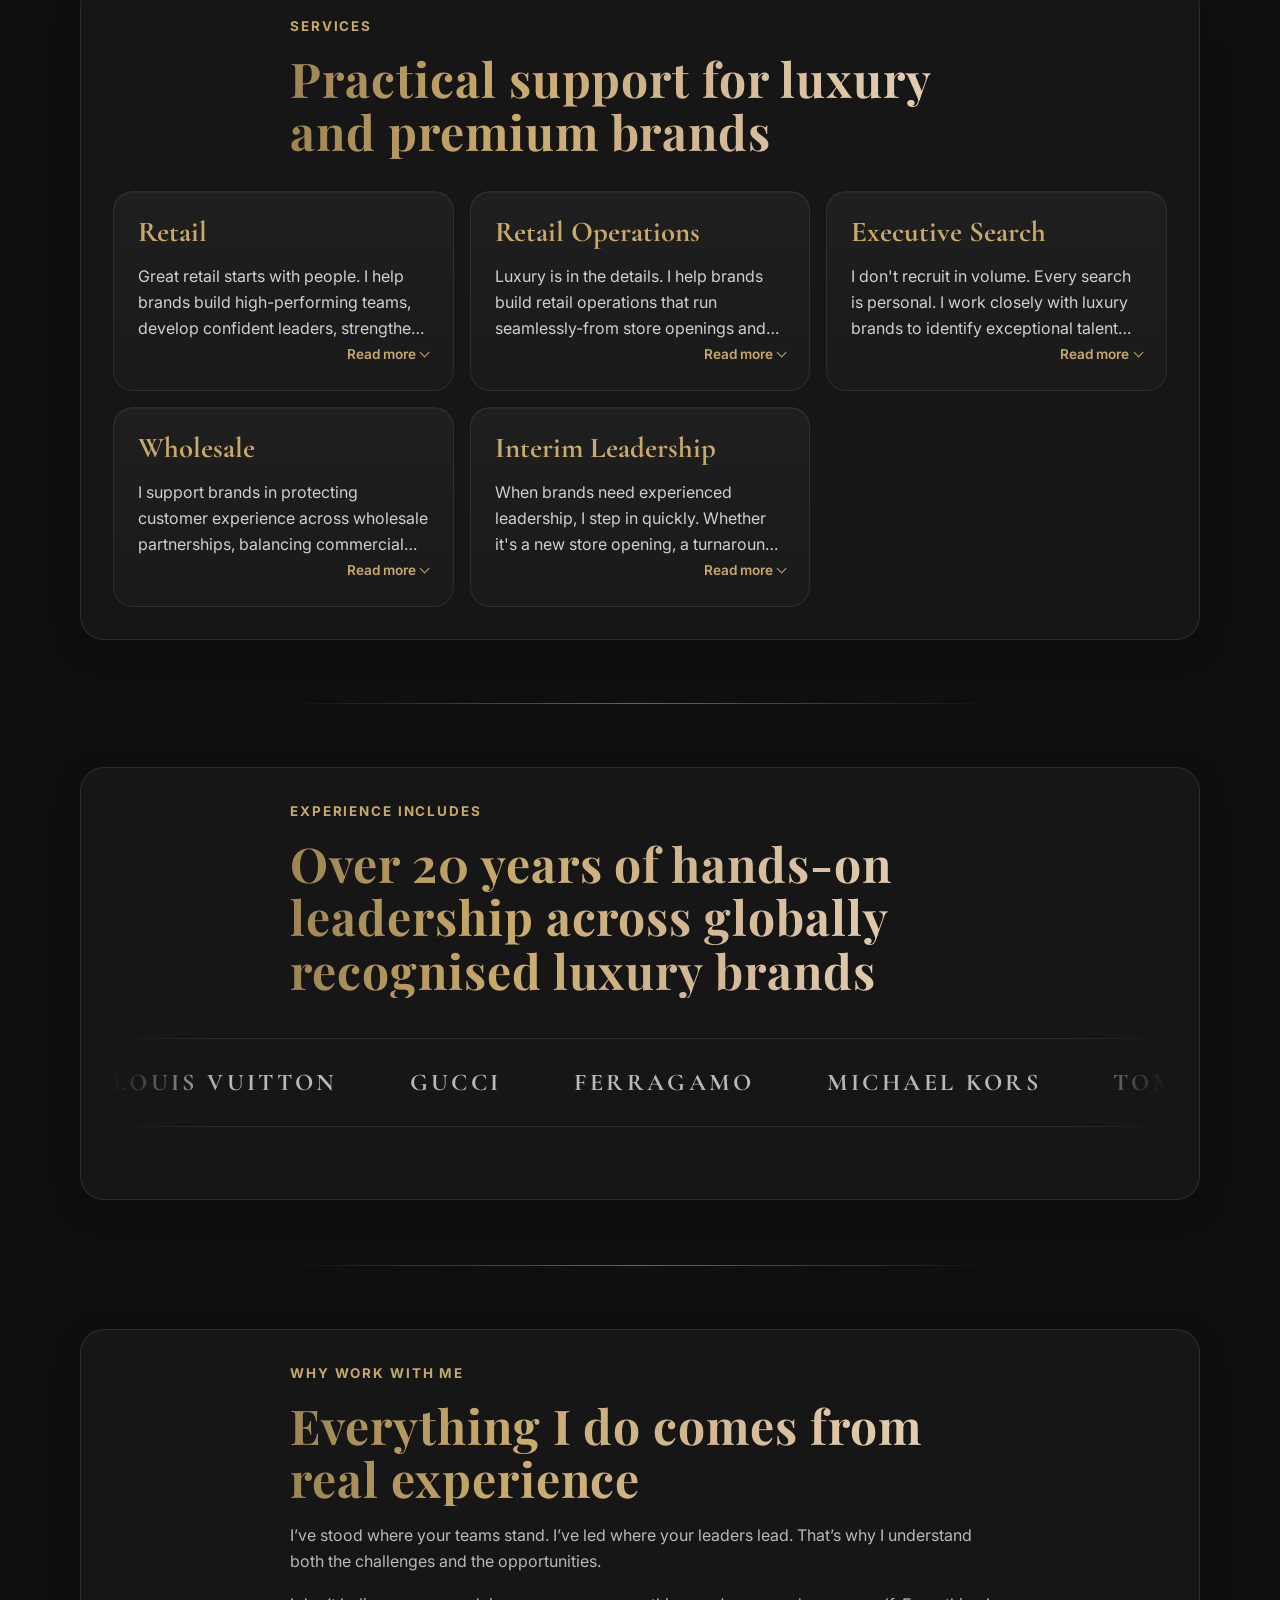
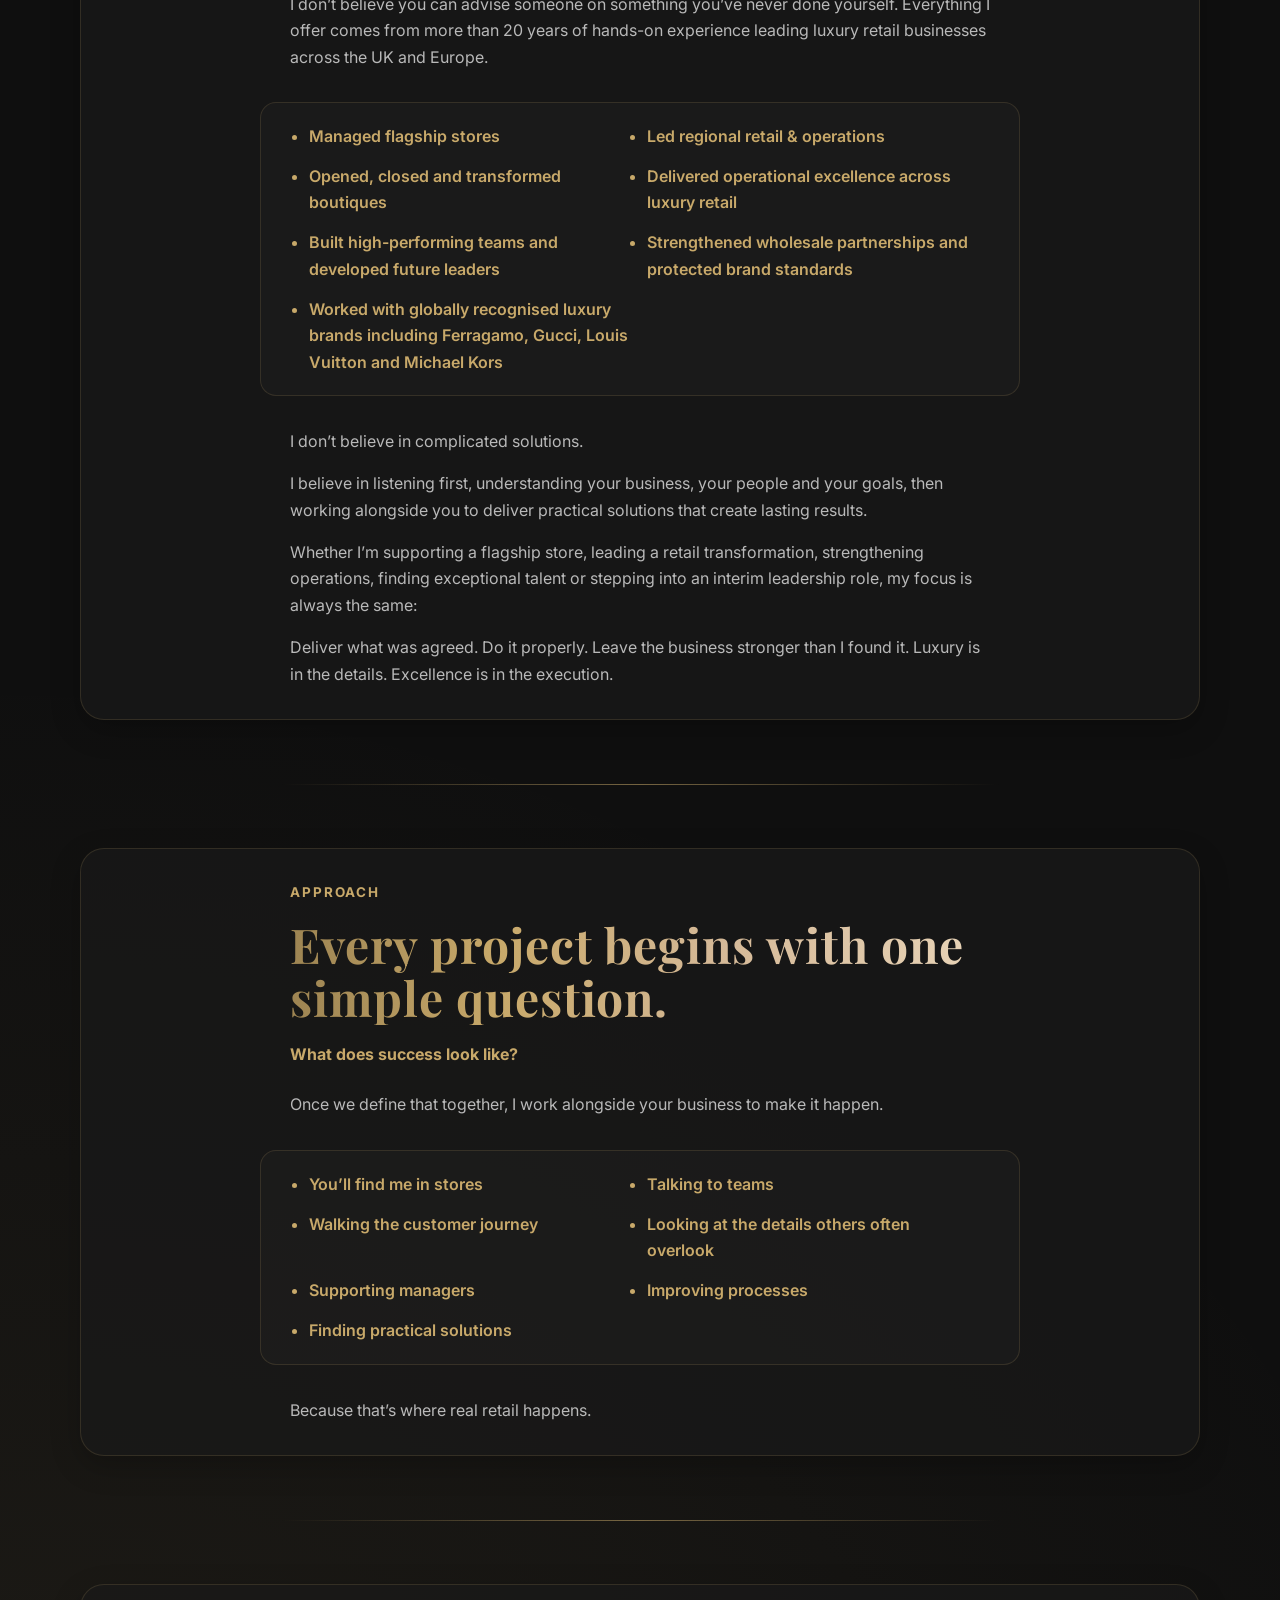
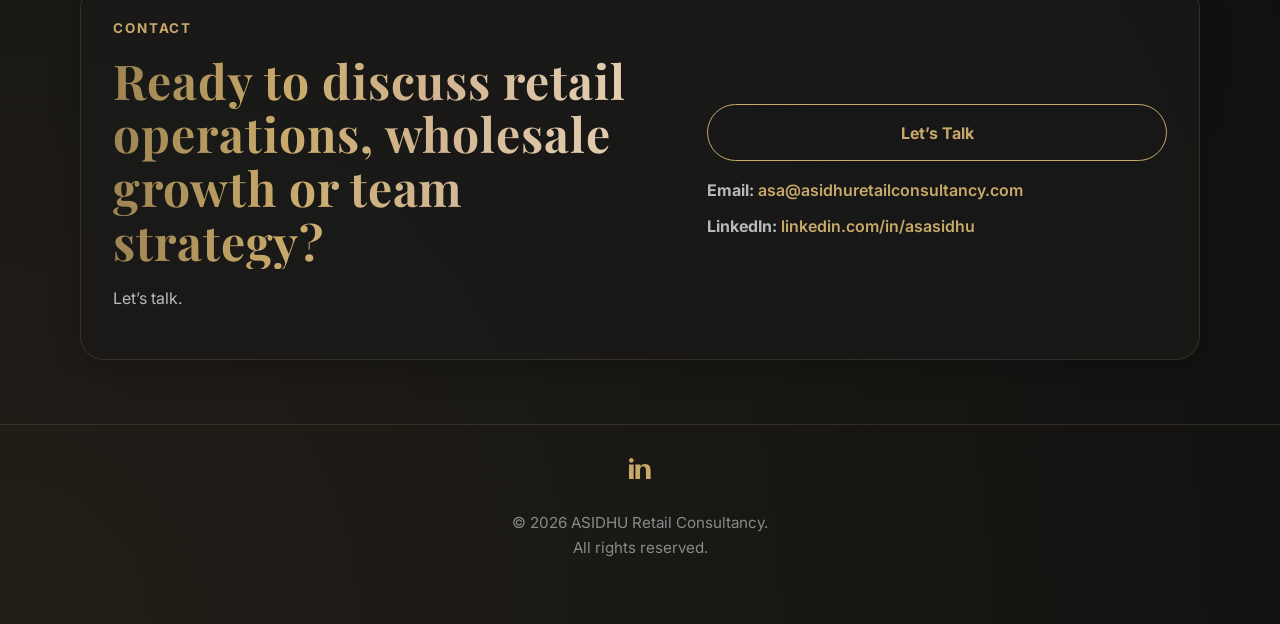
==== commit cd3e97c3: "added personal name to site" ====
--- a/index.html
+++ b/index.html
@@ -3,6 +3,10 @@
 
 <head>
     <meta charset="UTF-8" />
+    <script>
+        document.documentElement.classList.remove("no-js");
+        document.documentElement.classList.add("js");
+    </script>
     <meta name="viewport" content="width=device-width, initial-scale=1.0" />
     <title>Agnes Sidhu | Luxury Retail Consultant | ASIDHU</title>
     <meta name="description"
@@ -12,6 +16,8 @@
         content="Agnes Sidhu - Luxury retail consulting, operations management, executive search and interim leadership for premium brands." />
     <meta property="og:image" content="https://asidhuretailconsultancy.com/images/overlay.jpg" />
     <meta property="og:type" content="website" />
+    <meta property="og:site_name" content="ASIDHU Retail Consultancy" />
+    <meta property="og:locale" content="en_GB" />
     <meta property="og:url" content="https://asidhuretailconsultancy.com/" />
     <meta name="twitter:card" content="summary_large_image" />
     <meta name="twitter:title" content="Agnes Sidhu | Luxury Retail Consultant | ASIDHU" />
@@ -19,6 +25,9 @@
         content="Agnes Sidhu - 20+ years luxury retail leadership. Strengthen retail operations, develop teams, deliver exceptional customer experiences." />
     <meta name="twitter:image" content="https://asidhuretailconsultancy.com/images/overlay.jpg" />
     <link rel="icon" href="images/favico.png" />
+    <link rel="apple-touch-icon" href="images/logo_ASidhu.png" />
+    <link rel="manifest" href="manifest.webmanifest" />
+    <meta name="theme-color" content="#0f0f0f" />
     <link rel="preconnect" href="https://fonts.googleapis.com" />
     <link rel="preconnect" href="https://fonts.gstatic.com" crossorigin />
     <link rel="preload" as="style"
@@ -34,18 +43,40 @@
     <script type="application/ld+json">
 {
   "@context": "https://schema.org",
-  "@type": "ProfessionalService",
-  "name": "ASIDHU Retail Consultancy",
-  "founder": {
-    "@type": "Person",
-    "name": "Agnes Sidhu",
-    "sameAs": "https://uk.linkedin.com/in/asasidhu"
-  },
-  "description": "Luxury retail consulting, operations management, executive search and interim leadership for premium brands.",
-  "url": "https://asidhuretailconsultancy.com",
-  "email": "asa@asidhuretailconsultancy.com",
-  "sameAs": ["https://uk.linkedin.com/in/asasidhu"],
-  "areaServed": ["United Kingdom", "Europe"]
+  "@graph": [
+    {
+      "@type": "WebSite",
+      "@id": "https://asidhuretailconsultancy.com/#website",
+      "url": "https://asidhuretailconsultancy.com/",
+      "name": "ASIDHU Retail Consultancy",
+      "alternateName": ["ASIDHU", "Agnes Sidhu"],
+      "inLanguage": "en-GB",
+      "publisher": { "@id": "https://asidhuretailconsultancy.com/#organization" }
+    },
+    {
+      "@type": "ProfessionalService",
+      "@id": "https://asidhuretailconsultancy.com/#organization",
+      "name": "ASIDHU Retail Consultancy",
+      "alternateName": "ASIDHU",
+      "url": "https://asidhuretailconsultancy.com/",
+      "logo": "https://asidhuretailconsultancy.com/images/logo_ASidhu.png",
+      "image": "https://asidhuretailconsultancy.com/images/overlay.jpg",
+      "description": "Luxury retail consulting, operations management, executive search and interim leadership for premium brands.",
+      "email": "asa@asidhuretailconsultancy.com",
+      "founder": { "@id": "https://asidhuretailconsultancy.com/#agnes-sidhu" },
+      "sameAs": ["https://uk.linkedin.com/in/asasidhu"],
+      "areaServed": ["United Kingdom", "Europe"]
+    },
+    {
+      "@type": "Person",
+      "@id": "https://asidhuretailconsultancy.com/#agnes-sidhu",
+      "name": "Agnes Sidhu",
+      "jobTitle": "Luxury Retail Consultant",
+      "worksFor": { "@id": "https://asidhuretailconsultancy.com/#organization" },
+      "url": "https://asidhuretailconsultancy.com/",
+      "sameAs": ["https://uk.linkedin.com/in/asasidhu"]
+    }
+  ]
 }
 </script>
 </head>
@@ -100,8 +131,9 @@
                     <p class="eyebrow">Luxury retail consultancy</p>
                     <h1>Luxury Retail<br> Built through experience</h1>
                     <p class="hero-text">
-                        Helping luxury and premium brands strengthen retail, elevate
-                        operations and build exceptional teams.
+                        I'm Agnes Sidhu, founder of ASIDHU Retail Consultancy. I help
+                        luxury and premium brands strengthen retail, elevate operations
+                        and build exceptional teams.
                     </p>
                     <p class="hero-subtext">
                         With more than 20 years of luxury retail leadership, I partner
@@ -123,7 +155,7 @@
                     <p class="section-lead">It’s my passion.</p>
                 </div>
                 <p class="section-copy">
-                    For more than 20 years I’ve worked across some of the world’s
+                    I’m Agnes Sidhu. For more than 20 years I’ve worked across some of the world’s
                     leading luxury brands, progressing from the shop floor to regional
                     leadership, supporting boutiques, flagship stores, wholesale
                     partnerships and multi-site operations across Europe.
@@ -158,11 +190,11 @@
                         <h3>Retail</h3>
                         <details class="card-copy">
                             <summary class="copy-toggle">
-                                <p class="copy-text">
+                                <span class="copy-text">
                                     Great retail starts with people. I help brands build high-performing teams, develop
                                     confident leaders, strengthen clientelling and CRM, and create memorable customer
                                     experiences that drive commercial results.
-                                </p>
+                                </span>
                                 <span class="copy-toggle-label">
                                     <span class="label-more">Read more</span>
                                     <span class="label-less">Show less</span>
@@ -175,13 +207,13 @@
                         <h3>Retail Operations</h3>
                         <details class="card-copy">
                             <summary class="copy-toggle">
-                                <p class="copy-text">
+                                <span class="copy-text">
                                     Luxury is in the details. I help brands build retail operations that run
                                     seamlessly-from store openings and operational excellence to Health &amp; Safety,
                                     compliance, operational procedures, store handbooks, POS implementation,
                                     maintenance, inventory control and operational systems. Every detail is designed to
                                     support exceptional customer experiences and strong commercial performance.
-                                </p>
+                                </span>
                                 <span class="copy-toggle-label">
                                     <span class="label-more">Read more</span>
                                     <span class="label-less">Show less</span>
@@ -194,13 +226,13 @@
                         <h3>Executive Search</h3>
                         <details class="card-copy">
                             <summary class="copy-toggle">
-                                <p class="copy-text">
+                                <span class="copy-text">
                                     I don't recruit in volume. Every search is personal. I work closely with luxury
                                     brands to identify exceptional talent across retail, wholesale and head office
                                     functions. Whether it's a Client Advisor, Tailor, Store Manager, Area Manager,
                                     Retail Director or a specialist head office role, every search is built around
                                     experience, character and cultural fit.
-                                </p>
+                                </span>
                                 <span class="copy-toggle-label">
                                     <span class="label-more">Read more</span>
                                     <span class="label-less">Show less</span>
@@ -213,10 +245,10 @@
                         <h3>Wholesale</h3>
                         <details class="card-copy">
                             <summary class="copy-toggle">
-                                <p class="copy-text">
+                                <span class="copy-text">
                                     I support brands in protecting customer experience across wholesale partnerships,
                                     balancing commercial and operational priorities.
-                                </p>
+                                </span>
                                 <span class="copy-toggle-label">
                                     <span class="label-more">Read more</span>
                                     <span class="label-less">Show less</span>
@@ -229,11 +261,11 @@
                         <h3>Interim Leadership</h3>
                         <details class="card-copy">
                             <summary class="copy-toggle">
-                                <p class="copy-text">
+                                <span class="copy-text">
                                     When brands need experienced leadership, I step in quickly. Whether it's a new store
                                     opening, a turnaround, operational change or temporary leadership support, I deliver
                                     hands-on expertise from day one. Hands-on. Practical. Results-driven.
-                                </p>
+                                </span>
                                 <span class="copy-toggle-label">
                                     <span class="label-more">Read more</span>
                                     <span class="label-less">Show less</span>
@@ -376,4 +408,4 @@
     </footer>
 </body>
 
-</html>+</html>
--- a/css/style.css
+++ b/css/style.css
@@ -761,7 +761,14 @@
 }
 
 /* ===== REVEAL ON SCROLL ===== */
+/* Domyślnie treść jest widoczna (działa bez JS). Animacja uruchamia się
+   dopiero, gdy skrypt w <head> doda klasę "js" do <html>. */
 .reveal {
+    opacity: 1;
+    transform: none;
+}
+
+.js .reveal {
     opacity: 0;
     transform: translateY(40px);
     transition:
@@ -770,13 +777,15 @@
     will-change: opacity, transform;
 }
 
-.reveal.is-visible {
+.js .reveal.is-visible {
     opacity: 1;
     transform: translateY(0);
 }
 
 @media (prefers-reduced-motion: reduce) {
-    .reveal {
+
+    .reveal,
+    .js .reveal {
         opacity: 1;
         transform: none;
         transition: none;
